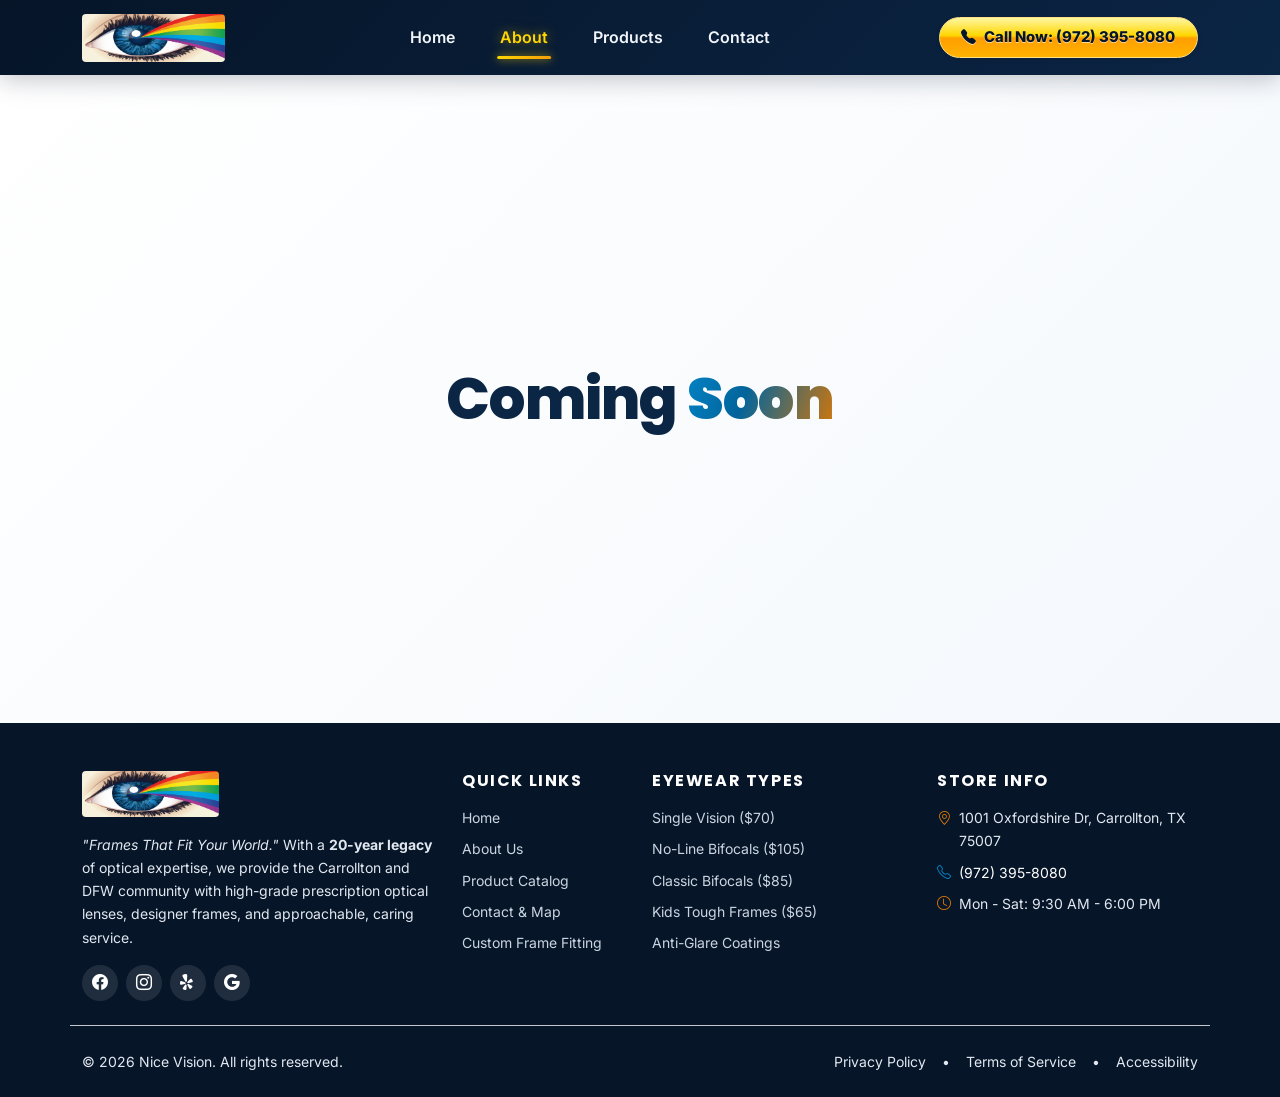
==== about.html @ 568fd635 "first commit" ====
<!DOCTYPE html>
<html lang="en">
<head>
  <meta charset="UTF-8">
  <meta name="viewport" content="width=device-width, initial-scale=1.0">
  <meta name="description" content="About Nice Vision - 20+ Years Legacy in Precision Eyecare. Discover our story, family optical heritage, and dedicated services in Carrollton, TX.">
  <meta name="keywords" content="About Nice Vision, 20 Years Legacy, Carrollton TX Opticians, Prescription Lenses, Family Eyecare">
  <title>About Us | Nice Vision - 20+ Years of Optical Legacy</title>

  <!-- Google Fonts -->
  <link rel="preconnect" href="https://fonts.googleapis.com">
  <link rel="preconnect" href="https://fonts.gstatic.com" crossorigin>
  <link href="https://fonts.googleapis.com/css2?family=Inter:wght@400;500;600&family=Poppins:wght@500;600;700;800&display=swap" rel="stylesheet">

  <!-- Bootstrap 5 CSS CDN -->
  <link href="https://cdn.jsdelivr.net/npm/bootstrap@5.3.3/dist/css/bootstrap.min.css" rel="stylesheet" integrity="sha384-QWTKZyjpPEjISv5WaRU9OFeRpok6YctnYmDr5pNlyT2bRjXh0JMhjY6hW+ALEwIH" crossorigin="anonymous">

  <!-- Bootstrap Icons CDN -->
  <link rel="stylesheet" href="https://cdn.jsdelivr.net/npm/bootstrap-icons@1.11.3/font/bootstrap-icons.min.css">

  <!-- Custom CSS -->
  <link rel="stylesheet" href="style.css?v=1.6">
</head>
<body>

  <!-- ================= HEADER & NAVBAR ================= -->
  <header class="sticky-top">
    <nav class="navbar navbar-expand-lg navbar-dark brand-navbar" aria-label="Main Navigation">
      <div class="container">
        <a class="navbar-brand d-flex align-items-center" href="index.html" aria-label="Nice Vision Home">
          <img src="assets/niceVision_logo.png" alt="Nice Vision Logo" class="brand-logo-img">
        </a>

        <button class="navbar-toggler border-0 shadow-none p-2" type="button" data-bs-toggle="collapse" data-bs-target="#navbarContent" aria-controls="navbarContent" aria-expanded="false" aria-label="Toggle navigation">
          <span class="navbar-toggler-icon"></span>
        </button>

        <div class="collapse navbar-collapse" id="navbarContent">
          <ul class="navbar-nav mx-auto mb-2 mb-lg-0 gap-lg-3">
            <li class="nav-item">
              <a class="nav-link" href="index.html">Home</a>
            </li>
            <li class="nav-item">
              <a class="nav-link active" aria-current="page" href="about.html">About</a>
            </li>
            <li class="nav-item">
              <a class="nav-link" href="products.html">Products</a>
            </li>
            <li class="nav-item">
              <a class="nav-link" href="contact.html">Contact</a>
            </li>
          </ul>
          
          <div class="d-flex align-items-center gap-2 mt-3 mt-lg-0">
            <a href="tel:9723958080" class="btn btn-call-cta d-inline-flex align-items-center gap-2 shadow-sm">
              <i class="bi bi-telephone-fill"></i>
              <span>Call Now: (972) 395-8080</span>
            </a>
          </div>
        </div>
      </div>
    </nav>
  </header>

  <main>
    <!-- ================= COMING SOON SECTION ================= -->
    <section class="py-5 d-flex align-items-center justify-content-center" style="min-height: 72vh; background: linear-gradient(135deg, #ffffff 0%, #f4f8fc 100%);">
      <div class="container py-lg-5 text-center">
        <h1 class="hero-title fw-extrabold mb-0">
          Coming <span class="text-gradient">Soon</span>
        </h1>
      </div>
    </section>

    <!-- ================= ABOUT PAGE CONTENT (Commented out full as requested) =================
    <section class="page-header-section text-center">
      <div class="container py-3">
        <div class="d-inline-flex align-items-center gap-2 px-3 py-1 rounded-pill bg-yellow-subtle text-navy border border-warning fw-semibold mb-3 small">
          <i class="bi bi-award-fill text-warning"></i>
          <span>Celebrating 20+ Years of Optical Legacy</span>
        </div>
        <h1 class="page-header-title display-5 fw-extrabold mb-3">About Nice Vision</h1>
        <p class="text-light-muted max-w-700 mx-auto mb-0 lead fs-6">
          Dedicated family opticians delivering handcrafted prescription lenses, stylish designer frames, and personalized optical care to Carrollton and the DFW area for over two decades.
        </p>
      </div>
    </section>

    <section class="py-5">
      <div class="container py-lg-4">
        <div class="row align-items-center g-5">
          
          <div class="col-lg-6">
            <div class="position-relative about-img-wrapper">
              <img 
                src="https://images.unsplash.com/photo-1574258495973-f010dfbb5371?auto=format&fit=crop&w=800&q=80" 
                alt="Optician performing precise eyeglasses frame fitting" 
                class="img-fluid rounded-4 shadow-lg w-100 object-fit-cover about-main-img"
              >
              <div class="about-experience-card shadow p-3 rounded-3 text-center">
                <span class="fs-2 fw-bold text-accent-sky">20+</span>
                <span class="d-block small text-navy fw-semibold">Years of Trusted Care</span>
              </div>
            </div>
          </div>

          <div class="col-lg-6">
            <span class="section-subtitle text-uppercase fw-semibold tracking-wider text-accent-sky mb-2 d-inline-block">
              Our Heritage & Vision
            </span>
            <h2 class="section-title text-navy fw-bold mb-3">
              Two Decades of Helping Carrollton See Clearly
            </h2>
            <p class="text-secondary-contrast mb-3">
              Founded over <strong>20 years ago</strong>, <strong>Nice Vision</strong> was built on a simple yet vital principle: <em>quality eyecare should be accurate, affordable, and personal</em>. 
            </p>
            <p class="text-secondary-contrast mb-3">
              Over the last two decades, our family-oriented optical practice has fitted thousands of pairs of eyeglasses for kids, students, professionals, and seniors. We combine master optical craftsmanship with high-precision optical measurement technology to ensure your prescription matches your natural eye movements seamlessly.
            </p>
            <p class="text-secondary-contrast mb-4">
              From classic reading glasses to high-index progressive bifocals, we take pride in treating every customer like family.
            </p>

            <div class="d-flex flex-wrap gap-3">
              <div class="d-flex align-items-center gap-2 p-2 px-3 rounded-3 bg-light border">
                <i class="bi bi-patch-check-fill text-accent-yellow fs-4"></i>
                <span class="fw-semibold text-navy small">Licensed & Certified Opticians</span>
              </div>
              <div class="d-flex align-items-center gap-2 p-2 px-3 rounded-3 bg-light border">
                <i class="bi bi-clock-history text-accent-sky fs-4"></i>
                <span class="fw-semibold text-navy small">Fast Turnaround Labs</span>
              </div>
            </div>
          </div>

        </div>
      </div>
    </section>

    <section class="py-5 bg-light-section">
      <div class="container py-lg-4">
        <div class="text-center max-w-700 mx-auto mb-5">
          <span class="section-subtitle text-uppercase fw-semibold tracking-wider text-accent-sky mb-2 d-inline-block">
            Why Choose Us
          </span>
          <h2 class="section-title text-navy fw-bold mb-3">
            The Nice Vision Difference
          </h2>
          <p class="text-secondary-contrast">
            What has kept our Carrollton community coming back for over 20 years.
          </p>
        </div>

        <div class="row g-4">
          <div class="col-md-6 col-lg-3">
            <div class="bg-white p-4 rounded-4 shadow-sm h-100 border-0">
              <div class="feature-icon-box bg-sky-subtle text-accent-sky rounded-circle mb-3">
                <i class="bi bi-person-check-fill fs-4"></i>
              </div>
              <h3 class="h5 fw-bold text-navy mb-2">Precision Fitting</h3>
              <p class="text-muted small mb-0">
                Pupillary distance, pantoscopic tilt, and vertex distance calibrated to millimeter perfection to eliminate eye strain.
              </p>
            </div>
          </div>

          <div class="col-md-6 col-lg-3">
            <div class="bg-white p-4 rounded-4 shadow-sm h-100 border-0">
              <div class="feature-icon-box bg-sky-subtle text-accent-sky rounded-circle mb-3">
                <i class="bi bi-gem fs-4"></i>
              </div>
              <h3 class="h5 fw-bold text-navy mb-2">Quality Materials</h3>
              <p class="text-muted small mb-0">
                Durable acetate, lightweight titanium, and shatter-resistant polycarbonate lenses made for active lifestyles.
              </p>
            </div>
          </div>

          <div class="col-md-6 col-lg-3">
            <div class="bg-white p-4 rounded-4 shadow-sm h-100 border-0">
              <div class="feature-icon-box bg-yellow-subtle text-accent-yellow rounded-circle mb-3">
                <i class="bi bi-tag-fill fs-4"></i>
              </div>
              <h3 class="h5 fw-bold text-navy mb-2">Fair & Honest Pricing</h3>
              <p class="text-muted small mb-0">
                Transparent pricing starting from $70 with complete frame and lens packages with zero hidden markup fees.
              </p>
            </div>
          </div>

          <div class="col-md-6 col-lg-3">
            <div class="bg-white p-4 rounded-4 shadow-sm h-100 border-0">
              <div class="feature-icon-box bg-yellow-subtle text-accent-yellow rounded-circle mb-3">
                <i class="bi bi-heart-pulse-fill fs-4"></i>
              </div>
              <h3 class="h5 fw-bold text-navy mb-2">Lifelong Care</h3>
              <p class="text-muted small mb-0">
                Complimentary frame adjustments, screw tightening, and ultrasonic cleanings for all our valued customers.
              </p>
            </div>
          </div>
        </div>
      </div>
    </section>

    <section class="py-5">
      <div class="container">
        <div class="row g-4">
          <div class="col-md-6">
            <div class="offer-card-badge h-100 d-flex align-items-center gap-3">
              <i class="bi bi-gift-fill fs-1 text-warning flex-shrink-0"></i>
              <div>
                <span class="badge bg-warning text-dark fw-bold mb-1">Featured Promo</span>
                <h3 class="h5 fw-bold text-navy mb-1">FREE Frames with Lenses!</h3>
                <p class="small text-secondary mb-2">Purchase selected prescription lenses and receive a stylish frame from our featured selection for free.</p>
                <a href="products.html" class="fw-bold text-navy small text-decoration-none">
                  Explore Lenses & Frames <i class="bi bi-arrow-right"></i>
                </a>
              </div>
            </div>
          </div>

          <div class="col-md-6">
            <div class="offer-card-badge h-100 d-flex align-items-center gap-3" style="background: linear-gradient(135deg, #ecfdf5 0%, #d1fae5 100%); border-color: #10b981; color: #065f46;">
              <i class="bi bi-percent fs-1 text-success flex-shrink-0"></i>
              <div>
                <span class="badge bg-success text-white fw-bold mb-1">Volume Savings</span>
                <h3 class="h5 fw-bold text-navy mb-1">10% OFF Orders Above $200!</h3>
                <p class="small text-secondary mb-2">Enjoy an instant 10% discount on total purchases of $200 USD or more on frames, progressives, and coatings.</p>
                <a href="products.html" class="fw-bold text-success small text-decoration-none">
                  View Product Deals <i class="bi bi-arrow-right"></i>
                </a>
              </div>
            </div>
          </div>
        </div>
      </div>
    </section>

    <section class="py-5 bg-navy text-white text-center">
      <div class="container py-lg-3">
        <h2 class="h2 fw-bold mb-3">Visit Nice Vision Today</h2>
        <p class="text-light-muted max-w-700 mx-auto mb-4">
          Experience our 20-year legacy of quality eyecare in person at our Carrollton store. Walk-ins are always welcome!
        </p>
        <div class="d-flex flex-wrap justify-content-center gap-3">
          <a href="products.html" class="btn btn-accent-yellow fw-bold px-4 py-2 text-navy">
            <i class="bi bi-glasses me-2"></i>Browse Products
          </a>
          <a href="contact.html" class="btn btn-outline-light px-4 py-2">
            <i class="bi bi-geo-alt me-2"></i>Store Location & Hours
          </a>
          <a href="tel:9723958080" class="btn btn-outline-light px-4 py-2">
            <i class="bi bi-telephone me-2"></i>(972) 395-8080
          </a>
        </div>
      </div>
    </section>
    -->
  </main>

  <!-- ================= FOOTER ================= -->
  <footer class="footer bg-navy text-white pt-5 pb-4">
    <div class="container">
      <div class="row g-4 pb-4 border-bottom border-secondary-subtle">
        
        <!-- Brand Summary -->
        <div class="col-lg-4 col-md-6">
          <div class="d-flex align-items-center mb-3">
            <img src="assets/niceVision_logo.png" alt="Nice Vision Logo" class="footer-logo-img">
          </div>
          <p class="text-light-muted small mb-3">
            <em>"Frames That Fit Your World."</em> With a <strong>20-year legacy</strong> of optical expertise, we provide the Carrollton and DFW community with high-grade prescription optical lenses, designer frames, and approachable, caring service.
          </p>
          <div class="d-flex gap-2">
            <a href="#" class="social-icon-btn" aria-label="Nice Vision on Facebook"><i class="bi bi-facebook"></i></a>
            <a href="#" class="social-icon-btn" aria-label="Nice Vision on Instagram"><i class="bi bi-instagram"></i></a>
            <a href="#" class="social-icon-btn" aria-label="Nice Vision on Yelp"><i class="bi bi-yelp"></i></a>
            <a href="#" class="social-icon-btn" aria-label="Nice Vision on Google Business"><i class="bi bi-google"></i></a>
          </div>
        </div>

        <!-- Quick Links -->
        <div class="col-lg-2 col-md-6 col-6">
          <h4 class="h6 fw-bold text-white mb-3 text-uppercase tracking-wider">Quick Links</h4>
          <ul class="list-unstyled footer-links small d-flex flex-column gap-2 mb-0">
            <li><a href="index.html">Home</a></li>
            <li><a href="about.html">About Us</a></li>
            <li><a href="products.html">Product Catalog</a></li>
            <li><a href="contact.html">Contact & Map</a></li>
            <li><a href="contact.html">Custom Frame Fitting</a></li>
          </ul>
        </div>

        <!-- Products -->
        <div class="col-lg-3 col-md-6 col-6">
          <h4 class="h6 fw-bold text-white mb-3 text-uppercase tracking-wider">Eyewear Types</h4>
          <ul class="list-unstyled footer-links small d-flex flex-column gap-2 mb-0">
            <li><a href="products.html">Single Vision ($70)</a></li>
            <li><a href="products.html">No-Line Bifocals ($105)</a></li>
            <li><a href="products.html">Classic Bifocals ($85)</a></li>
            <li><a href="products.html">Kids Tough Frames ($65)</a></li>
            <li><a href="products.html">Anti-Glare Coatings</a></li>
          </ul>
        </div>

        <!-- Direct Contact -->
        <div class="col-lg-3 col-md-6">
          <h4 class="h6 fw-bold text-white mb-3 text-uppercase tracking-wider">Store Info</h4>
          <ul class="list-unstyled text-light-muted small d-flex flex-column gap-2 mb-0">
            <li class="d-flex gap-2">
              <i class="bi bi-geo-alt text-accent-yellow"></i>
              <span>1001 Oxfordshire Dr, Carrollton, TX 75007</span>
            </li>
            <li class="d-flex gap-2">
              <i class="bi bi-telephone text-accent-sky"></i>
              <a href="tel:9723958080" class="text-white text-decoration-none">(972) 395-8080</a>
            </li>
            <li class="d-flex gap-2">
              <i class="bi bi-clock text-accent-yellow"></i>
              <span>Mon - Sat: 9:30 AM - 6:00 PM</span>
            </li>
          </ul>
        </div>

      </div>

      <!-- Copyright & Bottom Bar -->
      <div class="d-flex flex-column flex-sm-row justify-content-between align-items-center pt-4 small text-light-muted">
        <div>
          &copy; <span id="currentYear"></span> Nice Vision. All rights reserved.
        </div>
        <div class="d-flex gap-3 mt-2 mt-sm-0">
          <a href="#" class="text-light-muted text-decoration-none">Privacy Policy</a>
          <span>•</span>
          <a href="#" class="text-light-muted text-decoration-none">Terms of Service</a>
          <span>•</span>
          <a href="#" class="text-light-muted text-decoration-none">Accessibility</a>
        </div>
      </div>
    </div>
  </footer>

  <!-- Bootstrap 5 JS Bundle with Popper -->
  <script src="https://cdn.jsdelivr.net/npm/bootstrap@5.3.3/dist/js/bootstrap.bundle.min.js" integrity="sha384-YvpcrYf0tY3lHB60NNkmXc5s9fDVZLESaAA55NDzOxhy9GkcIdslK1eN7N6jIeHz" crossorigin="anonymous"></script>

  <!-- Custom JavaScript -->
  <script src="script.js"></script>
</body>
</html>
---- style.css ----
/* ==========================================================================
   Nice Vision - Brand Stylesheet
   Color Palette:
     - Navy Blue: #1a3a5c
     - Sky Blue Accent: #3a9bdc
     - Warm Yellow Accent: #f4c542
     - Off-White / Light Gray: #f8fafc / #f1f5f9
     - Body Text: #334155
   ========================================================================== */

:root {
  --color-navy: #0b2545;
  --color-navy-dark: #061528;
  --color-navy-light: #133b6b;
  --color-sky: #0284c7;
  --color-sky-vibrant: #0099ff;
  --color-sky-hover: #0369a1;
  --color-sky-subtle: #e0f2fe;
  --color-yellow: #f59e0b;
  --color-yellow-bright: #ffd600;
  --color-yellow-hover: #d97706;
  --color-yellow-subtle: #fef3c7;
  --color-bg-light: #f8fafc;
  --color-bg-alt: #f1f5f9;
  --color-text-main: #0f172a;
  --color-text-secondary: #1e293b;
  --color-text-muted: #334155;
  --color-border: #cbd5e1;
  
  --font-heading: 'Poppins', sans-serif;
  --font-body: 'Inter', -apple-system, BlinkMacSystemFont, "Segoe UI", Roboto, sans-serif;

  --transition-speed: 0.25s;
  --transition-ease: cubic-bezier(0.4, 0, 0.2, 1);
  --shadow-sm: 0 2px 8px rgba(11, 37, 69, 0.08);
  --shadow-md: 0 10px 25px rgba(11, 37, 69, 0.12);
  --shadow-lg: 0 20px 35px rgba(11, 37, 69, 0.16);
  --shadow-glow-yellow: 0 4px 20px rgba(245, 158, 11, 0.45);
  --shadow-glow-sky: 0 4px 20px rgba(2, 132, 199, 0.4);
}

/* Base & Reset */
html {
  scroll-behavior: smooth;
  scroll-padding-top: 80px;
  overflow-x: hidden;
}

body {
  font-family: var(--font-body);
  color: var(--color-text-main);
  background-color: #ffffff;
  line-height: 1.65;
  -webkit-font-smoothing: antialiased;
  overflow-x: hidden;
  max-width: 100%;
}

h1, h2, h3, h4, h5, h6, .brand-text {
  font-family: var(--font-heading);
  color: var(--color-navy);
  letter-spacing: -0.015em;
}

/* Utilities & Color Classes */
.text-navy { color: var(--color-navy) !important; }
.text-accent-sky { color: var(--color-sky) !important; }
.text-accent-yellow { color: #d97706 !important; }
.text-secondary-contrast { color: #1e293b !important; font-weight: 450; }
.text-light-muted { color: #e2e8f0 !important; }
.bg-navy { background-color: var(--color-navy) !important; }
.bg-light-section { background-color: var(--color-bg-light) !important; }
.bg-sky-subtle { background-color: var(--color-sky-subtle) !important; }
.bg-yellow-subtle { background-color: var(--color-yellow-subtle) !important; }
.tracking-wide { letter-spacing: 0.05em; }
.tracking-wider { letter-spacing: 0.1em; }
.extra-small { font-size: 0.8125rem; }
.max-w-700 { max-width: 700px; }
.not-italic { font-style: normal; }

/* ================= NAVBAR ================= */
.brand-navbar {
  background: linear-gradient(135deg, #061528 0%, #0b2545 100%);
  box-shadow: 0 4px 24px rgba(6, 21, 40, 0.25);
  padding-top: 0.85rem;
  padding-bottom: 0.85rem;
  transition: all var(--transition-speed) var(--transition-ease);
}

.brand-navbar .navbar-brand {
  display: flex;
  align-items: center;
  padding: 0;
  max-width: 70%;
  flex-shrink: 0;
  transition: transform var(--transition-speed) ease;
}

.brand-logo-img {
  height: 48px !important;
  max-height: 48px !important;
  width: auto !important;
  max-width: 220px !important;
  object-fit: contain;
  border-radius: 4px;
  display: block;
  transition: transform var(--transition-speed) ease;
}

.brand-navbar .navbar-brand:hover .brand-logo-img {
  transform: scale(1.03);
}

.footer-logo-img {
  height: 46px !important;
  max-height: 46px !important;
  width: auto !important;
  max-width: 200px !important;
  object-fit: contain;
  border-radius: 4px;
  display: block;
}

.brand-navbar .nav-link {
  color: #f1f5f9 !important;
  font-weight: 600;
  font-size: 0.95rem;
  padding: 0.5rem 0.9rem !important;
  position: relative;
  transition: color var(--transition-speed) ease;
}

.brand-navbar .nav-link:hover,
.brand-navbar .nav-link.active {
  color: var(--color-yellow-bright) !important;
  text-shadow: 0 0 12px rgba(255, 214, 0, 0.5);
}

.brand-navbar .nav-link::after {
  content: '';
  position: absolute;
  bottom: 0;
  left: 50%;
  transform: translateX(-50%);
  width: 0;
  height: 3px;
  background: linear-gradient(90deg, #ffd600, #f59e0b);
  border-radius: 2px;
  box-shadow: 0 0 8px rgba(255, 214, 0, 0.8);
  transition: width var(--transition-speed) ease;
}

.brand-navbar .nav-link:hover::after,
.brand-navbar .nav-link.active::after {
  width: 70%;
}

/* Call Button in Navbar */
.btn-call-cta {
  background: linear-gradient(180deg, #fff7a1 0%, #ffd600 45%, #ff9e00 52%, #ffb300 100%);
  color: #061528 !important;
  font-weight: 800;
  font-size: 0.925rem;
  padding: 0.55rem 1.35rem;
  border-radius: 50rem;
  border: 1px solid #ffe082;
  box-shadow: 0 4px 18px rgba(255, 160, 0, 0.45), 0 0 20px rgba(255, 214, 0, 0.35), inset 0 2px 2px rgba(255, 255, 255, 0.9), inset 0 -2px 2px rgba(200, 100, 0, 0.25);
  text-shadow: 0 1px 0 rgba(255, 255, 255, 0.6);
  transition: all var(--transition-speed) var(--transition-ease);
  position: relative;
  overflow: hidden;
}

.btn-call-cta:hover {
  background: linear-gradient(180deg, #ffffff 0%, #ffd600 45%, #ff9100 52%, #ffa000 100%);
  color: #061528 !important;
  transform: translateY(-2px) scale(1.02);
  box-shadow: 0 8px 25px rgba(255, 160, 0, 0.65), 0 0 30px rgba(255, 214, 0, 0.5), inset 0 2px 3px rgba(255, 255, 255, 1);
}

/* Custom Buttons */
.btn-primary-custom {
  background: linear-gradient(180deg, #1d65b3 0%, #0d3b6f 48%, #07274c 52%, #0a3566 100%);
  border: 1px solid rgba(56, 189, 248, 0.45);
  color: #ffffff !important;
  font-weight: 800;
  border-radius: 0.75rem;
  padding: 0.85rem 1.85rem;
  box-shadow: 0 6px 22px rgba(11, 37, 69, 0.45), 0 0 20px rgba(2, 132, 199, 0.3), inset 0 2px 2px rgba(255, 255, 255, 0.5), inset 0 -2px 2px rgba(0, 0, 0, 0.4);
  text-shadow: 0 1px 2px rgba(0, 0, 0, 0.6);
  transition: all var(--transition-speed) var(--transition-ease);
}

.btn-primary-custom:hover {
  background: linear-gradient(180deg, #2578d4 0%, #104887 48%, #0a3260 52%, #0e4480 100%);
  color: #ffffff !important;
  transform: translateY(-2px) scale(1.02);
  box-shadow: 0 10px 30px rgba(2, 132, 199, 0.5), 0 0 28px rgba(56, 189, 248, 0.4), inset 0 2px 3px rgba(255, 255, 255, 0.7);
}

.btn-outline-custom {
  background: linear-gradient(180deg, #ffffff 0%, #edf6fc 100%);
  border: 2px solid #0284c7;
  color: #0284c7 !important;
  font-weight: 800;
  border-radius: 0.75rem;
  padding: 0.8rem 1.85rem;
  box-shadow: 0 4px 16px rgba(2, 132, 199, 0.2), inset 0 1.5px 0 rgba(255, 255, 255, 0.95);
  transition: all var(--transition-speed) var(--transition-ease);
}

.btn-outline-custom:hover {
  background: linear-gradient(180deg, #0284c7 0%, #0369a1 100%);
  border-color: #0284c7;
  color: #ffffff !important;
  transform: translateY(-2px) scale(1.02);
  box-shadow: 0 8px 24px rgba(2, 132, 199, 0.45), inset 0 2px 2px rgba(255, 255, 255, 0.4);
}

/* "Learn More About Our 20-Year Story" Button */
.btn-story-blue {
  background: linear-gradient(180deg, #0284c7 0%, #0369a1 100%);
  border: 2px solid #0284c7;
  color: #ffffff !important;
  font-weight: 800;
  border-radius: 0.75rem;
  padding: 0.85rem 1.85rem;
  box-shadow: 0 6px 20px rgba(2, 132, 199, 0.4), inset 0 1.5px 0 rgba(255, 255, 255, 0.4);
  transition: all var(--transition-speed) var(--transition-ease);
  display: inline-flex;
  align-items: center;
  text-decoration: none;
}

.btn-story-blue:hover,
.btn-story-blue:focus,
.btn-story-blue:active {
  background: #ffffff !important;
  color: #0284c7 !important;
  border-color: #0284c7 !important;
  transform: translateY(-2px) scale(1.02);
  box-shadow: 0 8px 25px rgba(2, 132, 199, 0.35);
}

.btn-story-blue:hover i,
.btn-story-blue:focus i,
.btn-story-blue:active i {
  color: #0284c7 !important;
}

.btn-accent-yellow {
  background: linear-gradient(180deg, #fff7a1 0%, #ffd600 45%, #ff9e00 52%, #ffb300 100%);
  color: #061528 !important;
  font-weight: 800;
  border: 1px solid #ffe082;
  border-radius: 0.75rem;
  padding: 0.65rem 1.5rem;
  box-shadow: 0 4px 20px rgba(255, 160, 0, 0.5), 0 0 25px rgba(255, 214, 0, 0.4), inset 0 2px 2px rgba(255, 255, 255, 0.9), inset 0 -2px 2px rgba(200, 100, 0, 0.25);
  text-shadow: 0 1px 0 rgba(255, 255, 255, 0.6);
  transition: all var(--transition-speed) ease;
}

.btn-accent-yellow:hover {
  background: linear-gradient(180deg, #ffffff 0%, #ffd600 45%, #ff9100 52%, #ffa000 100%);
  color: #061528 !important;
  transform: translateY(-2px) scale(1.02);
  box-shadow: 0 8px 28px rgba(255, 160, 0, 0.7), 0 0 35px rgba(255, 214, 0, 0.6), inset 0 2px 3px rgba(255, 255, 255, 1);
}

/* ================= HERO SECTION ================= */
.hero-section {
  background: linear-gradient(135deg, #ffffff 0%, #edf6fc 50%, #fefce8 100%);
  min-height: 85vh;
  position: relative;
  overflow: hidden;
}

.badge-subheading {
  background-color: var(--color-sky-subtle);
  color: var(--color-navy);
  font-weight: 700;
  font-size: 0.825rem;
  border: 1.5px solid rgba(2, 132, 199, 0.3);
  border-radius: 50rem;
  box-shadow: 0 2px 8px rgba(2, 132, 199, 0.15);
}

.hero-title {
  font-size: clamp(2.4rem, 4.5vw, 3.6rem);
  font-weight: 800;
  line-height: 1.15;
  color: #0b2545;
}

.text-gradient {
  background: linear-gradient(110deg, #0284c7 0%, #02649b 40%, #d97706 100%);
  -webkit-background-clip: text;
  -webkit-text-fill-color: transparent;
  font-weight: 900;
}

.hero-subtitle {
  font-size: 1.15rem;
  color: #1e293b;
  line-height: 1.7;
  max-width: 540px;
}

.hero-image-container {
  position: relative;
  z-index: 1;
}

.hero-image-card {
  position: relative;
  border-radius: 1.5rem;
  overflow: hidden;
  border: 4px solid #ffffff;
  box-shadow: var(--shadow-lg);
  transition: transform var(--transition-speed) ease;
}

.hero-image-card:hover {
  transform: translateY(-4px);
}

.main-hero-img {
  max-height: 480px;
  width: 100%;
  object-fit: cover;
}

.hero-floating-badge {
  position: absolute;
  bottom: 20px;
  left: 20px;
  background: rgba(255, 255, 255, 0.95);
  backdrop-filter: blur(10px);
  padding: 0.75rem 1.25rem;
  border-radius: 1rem;
  display: flex;
  align-items: center;
  gap: 0.75rem;
  border: 1px solid rgba(226, 232, 240, 0.8);
}

.hero-backdrop-shape {
  position: absolute;
  top: -20px;
  right: -20px;
  width: 100%;
  height: 100%;
  background: linear-gradient(135deg, rgba(58, 155, 220, 0.15) 0%, rgba(244, 197, 66, 0.12) 100%);
  border-radius: 1.75rem;
  z-index: -1;
}

/* ================= ABOUT SECTION ================= */
.about-section {
  position: relative;
}

.about-img-wrapper {
  position: relative;
}

.about-main-img {
  max-height: 440px;
  border: 4px solid #ffffff;
}

.about-experience-card {
  position: absolute;
  bottom: -20px;
  right: 20px;
  background-color: #ffffff;
  border-left: 5px solid var(--color-sky);
  min-width: 150px;
}

.section-subtitle {
  font-size: 0.85rem;
}

.section-title {
  font-size: clamp(1.8rem, 3vw, 2.4rem);
}

.feature-card {
  transition: transform var(--transition-speed) ease, box-shadow var(--transition-speed) ease;
  border: 1px solid var(--color-border);
}

.feature-card:hover {
  transform: translateY(-3px);
  box-shadow: var(--shadow-md) !important;
}

.feature-icon-box {
  width: 44px;
  height: 44px;
  display: flex;
  align-items: center;
  justify-content: center;
  flex-shrink: 0;
}

/* ================= PRODUCTS SECTION & STARBURST BADGES ================= */
.products-section {
  background-color: #ffffff;
}

.product-card {
  border: 1px solid var(--color-border);
  transition: transform var(--transition-speed) ease, box-shadow var(--transition-speed) ease, border-color var(--transition-speed) ease;
  background-color: #ffffff;
}

.product-card:hover {
  transform: translateY(-6px);
  box-shadow: var(--shadow-lg) !important;
  border-color: rgba(58, 155, 220, 0.4);
}

.product-card.highlight-product {
  border: 2px solid var(--color-sky);
}

.product-img-wrapper {
  position: relative;
  background-color: #f8fafc;
  padding: 1.5rem 1rem;
  overflow: hidden;
}

.product-img {
  height: 180px;
  object-fit: cover;
  border-radius: 0.75rem;
  transition: transform 0.4s ease;
}

.product-card:hover .product-img {
  transform: scale(1.04);
}

.product-tag {
  position: absolute;
  top: 12px;
  left: 12px;
  background-color: var(--color-navy);
  color: #ffffff;
  font-size: 0.75rem;
  font-weight: 600;
  padding: 0.25rem 0.65rem;
  border-radius: 50rem;
}

.product-tag.tag-best {
  background-color: var(--color-sky);
}

/* Authentic Flyer Starburst Price Badge */
.starburst-badge {
  position: absolute;
  top: 10px;
  right: 10px;
  z-index: 10;
  width: 66px;
  height: 66px;
  background: linear-gradient(135deg, #fff275 0%, #ffd600 45%, #f59e0b 100%);
  color: #061528;
  display: flex;
  align-items: center;
  justify-content: center;
  text-align: center;
  box-shadow: 0 4px 16px rgba(245, 158, 11, 0.5), inset 0 1px 0 rgba(255, 255, 255, 0.8);
  clip-path: polygon(
    50% 0%, 63% 12%, 80% 6%, 86% 22%, 100% 28%, 95% 45%,
    100% 62%, 87% 70%, 82% 87%, 66% 85%, 52% 99%, 36% 87%,
    20% 90%, 15% 73%, 1% 64%, 8% 47%, 1% 32%, 16% 23%,
    18% 7%, 35% 11%
  );
  transform: rotate(-8deg);
  transition: transform var(--transition-speed) ease, box-shadow var(--transition-speed) ease;
}

.product-card:hover .starburst-badge {
  transform: rotate(0deg) scale(1.1);
  box-shadow: 0 6px 22px rgba(245, 158, 11, 0.7);
}

.starburst-highlight {
  background: linear-gradient(135deg, #ffffff 0%, #ffe600 50%, #f59e0b 100%);
  box-shadow: 0 6px 20px rgba(245, 158, 11, 0.6);
}

.starburst-inner {
  display: flex;
  flex-direction: column;
  line-height: 1;
}

.badge-from {
  font-size: 0.55rem;
  font-weight: 900;
  letter-spacing: 0.08em;
  color: #78350f;
}

.badge-price {
  font-size: 1.1rem;
  font-weight: 900;
  font-family: var(--font-heading);
  color: #061528;
}

.btn-card-action {
  background: linear-gradient(180deg, #ffffff 0%, #f0f7ff 100%);
  color: #0b2545;
  border: 1.5px solid #0284c7;
  padding: 0.6rem 1rem;
  border-radius: 0.65rem;
  font-size: 0.9rem;
  font-weight: 800;
  box-shadow: 0 2px 8px rgba(2, 132, 199, 0.15), inset 0 1px 0 #ffffff;
  transition: all var(--transition-speed) ease;
}

.btn-card-action:hover {
  background: linear-gradient(180deg, #0284c7 0%, #0369a1 100%);
  color: #ffffff;
  border-color: #0284c7;
  transform: translateY(-2px);
  box-shadow: 0 6px 18px rgba(2, 132, 199, 0.45);
}

/* Promotional Banner */
.special-promo-banner {
  background: linear-gradient(135deg, var(--color-navy) 0%, var(--color-navy-light) 100%);
  border-left: 6px solid var(--color-yellow);
}

.promo-icon-badge {
  width: 52px;
  height: 52px;
  border-radius: 50%;
  background-color: rgba(255, 255, 255, 0.1);
  display: flex;
  align-items: center;
  justify-content: center;
  flex-shrink: 0;
}

/* ================= CONTACT & MAP SECTION ================= */
.contact-icon {
  width: 46px;
  height: 46px;
  display: flex;
  align-items: center;
  justify-content: center;
  flex-shrink: 0;
}

.map-wrapper {
  min-height: 320px;
  background-color: #e2e8f0;
  border: 1px solid var(--color-border);
}

.form-control:focus,
.form-select:focus {
  border-color: var(--color-sky);
  box-shadow: 0 0 0 0.25rem rgba(58, 155, 220, 0.2);
}

/* ================= FOOTER ================= */
.footer {
  background-color: var(--color-navy-dark) !important;
}

.footer-links a {
  color: #cbd5e1;
  text-decoration: none;
  transition: color var(--transition-speed) ease, padding-left var(--transition-speed) ease;
}

.footer-links a:hover {
  color: var(--color-yellow);
  padding-left: 4px;
}

.social-icon-btn {
  display: inline-flex;
  align-items: center;
  justify-content: center;
  width: 36px;
  height: 36px;
  border-radius: 50%;
  background-color: rgba(255, 255, 255, 0.1);
  color: #ffffff;
  text-decoration: none;
  transition: all var(--transition-speed) ease;
}

.social-icon-btn:hover {
  background-color: var(--color-sky);
  color: #ffffff;
  transform: translateY(-2px);
}

/* ================= RESPONSIVE BREAKPOINTS ================= */
/* Mobile & Tablet Navigation (<992px) */
@media (max-width: 991.98px) {
  .brand-navbar .container {
    position: relative;
    display: flex;
    align-items: center;
  }

  .brand-navbar .navbar-brand {
    position: absolute;
    left: 50%;
    top: 50%;
    transform: translate(-50%, -50%);
    margin: 0;
    max-width: calc(100% - 110px);
    justify-content: center;
    text-align: center;
    z-index: 5;
  }

  .brand-navbar .navbar-toggler {
    margin-left: auto;
    z-index: 10;
  }

  .brand-navbar .navbar-collapse {
    width: 100%;
    flex-basis: 100%;
    margin-top: 0.75rem;
  }
}

/* Mobile (<576px) */
@media (max-width: 575.98px) {
  .brand-navbar {
    padding-top: 0.55rem;
    padding-bottom: 0.55rem;
  }

  .brand-navbar .container {
    min-height: 42px;
  }

  .brand-logo-img {
    height: 38px !important;
    max-height: 38px !important;
    width: auto !important;
    max-width: 170px !important;
    object-fit: contain;
    display: block;
    margin: 0 auto;
  }

  .footer-logo-img {
    height: 38px !important;
    max-height: 38px !important;
    width: auto !important;
    max-width: 170px !important;
    object-fit: contain;
    display: block;
  }

  .hero-title {
    font-size: 2.1rem;
  }
  
  .hero-subtitle {
    font-size: 1rem;
  }
  
  .hero-floating-badge {
    bottom: 12px;
    left: 12px;
    padding: 0.5rem 0.85rem;
  }
  
  .about-experience-card {
    position: static;
    margin-top: 1rem;
    width: 100%;
  }

  .btn-call-cta {
    width: 100%;
    justify-content: center;
  }
}

/* Extra Small Mobile (<380px) */
@media (max-width: 379.98px) {
  .brand-navbar {
    padding-top: 0.45rem;
    padding-bottom: 0.45rem;
  }

  .brand-navbar .container {
    min-height: 36px;
  }

  .brand-navbar .navbar-brand {
    max-width: calc(100% - 90px);
  }

  .brand-logo-img {
    height: 30px !important;
    max-height: 30px !important;
    width: auto !important;
    max-width: 135px !important;
  }

  .footer-logo-img {
    height: 30px !important;
    max-height: 30px !important;
    width: auto !important;
    max-width: 135px !important;
  }
}

/* Tablet (576px - 991.98px) */
@media (min-width: 576px) and (max-width: 991.98px) {
  .hero-title {
    font-size: 2.6rem;
  }
  
  .main-hero-img {
    max-height: 380px;
  }
  
  .about-main-img {
    max-height: 340px;
  }
}

/* Desktop (>992px) */
@media (min-width: 992px) {
  .hero-section {
    padding-top: 5rem;
    padding-bottom: 5rem;
  }
  
  .brand-navbar .nav-link {
    font-size: 1rem;
  }
}

/* ================= PAGE HEADER & SPECIAL PROMOS ================= */
.page-header-section {
  background: linear-gradient(135deg, #061528 0%, #0b2545 60%, #133b6b 100%);
  color: #ffffff;
  padding: 3.8rem 0 3.2rem 0;
  position: relative;
  box-shadow: 0 6px 25px rgba(6, 21, 40, 0.2);
}

.page-header-title {
  color: #ffffff;
  font-family: var(--font-heading);
  font-weight: 800;
  text-shadow: 0 2px 10px rgba(0, 0, 0, 0.3);
}

.hero-offer-pill {
  background: linear-gradient(135deg, #fffbeb 0%, #fef08a 60%, #fde047 100%);
  border: 2px solid #f59e0b;
  color: #78350f;
  font-size: 0.9rem;
  font-weight: 700;
  padding: 0.5rem 1.3rem;
  border-radius: 50rem;
  display: inline-flex;
  align-items: center;
  gap: 0.5rem;
  box-shadow: 0 4px 18px rgba(245, 158, 11, 0.4), inset 0 1px 0 rgba(255, 255, 255, 0.8);
  transition: transform 0.2s ease, box-shadow 0.2s ease;
}

.hero-offer-pill:hover {
  transform: translateY(-2px);
  box-shadow: 0 6px 24px rgba(245, 158, 11, 0.55);
}

.offer-card-badge {
  background: linear-gradient(135deg, #fffbeb 0%, #fef3c7 60%, #fde68a 100%);
  border: 2px solid #f59e0b;
  border-radius: 1.25rem;
  padding: 1.6rem;
  color: #78350f;
  box-shadow: 0 6px 20px rgba(245, 158, 11, 0.2);
}

.promo-pill-green {
  background: linear-gradient(135deg, #10b981 0%, #059669 100%);
  color: #ffffff;
  font-weight: 800;
  font-size: 0.825rem;
  padding: 0.4rem 0.95rem;
  border-radius: 50rem;
  box-shadow: 0 4px 14px rgba(16, 185, 129, 0.4);
  letter-spacing: 0.03em;
}

.legacy-badge {
  background: linear-gradient(135deg, #0b2545 0%, #164275 100%);
  color: #ffffff;
  border: 2px solid #ffd600;
  box-shadow: 0 4px 16px rgba(255, 214, 0, 0.35);
}
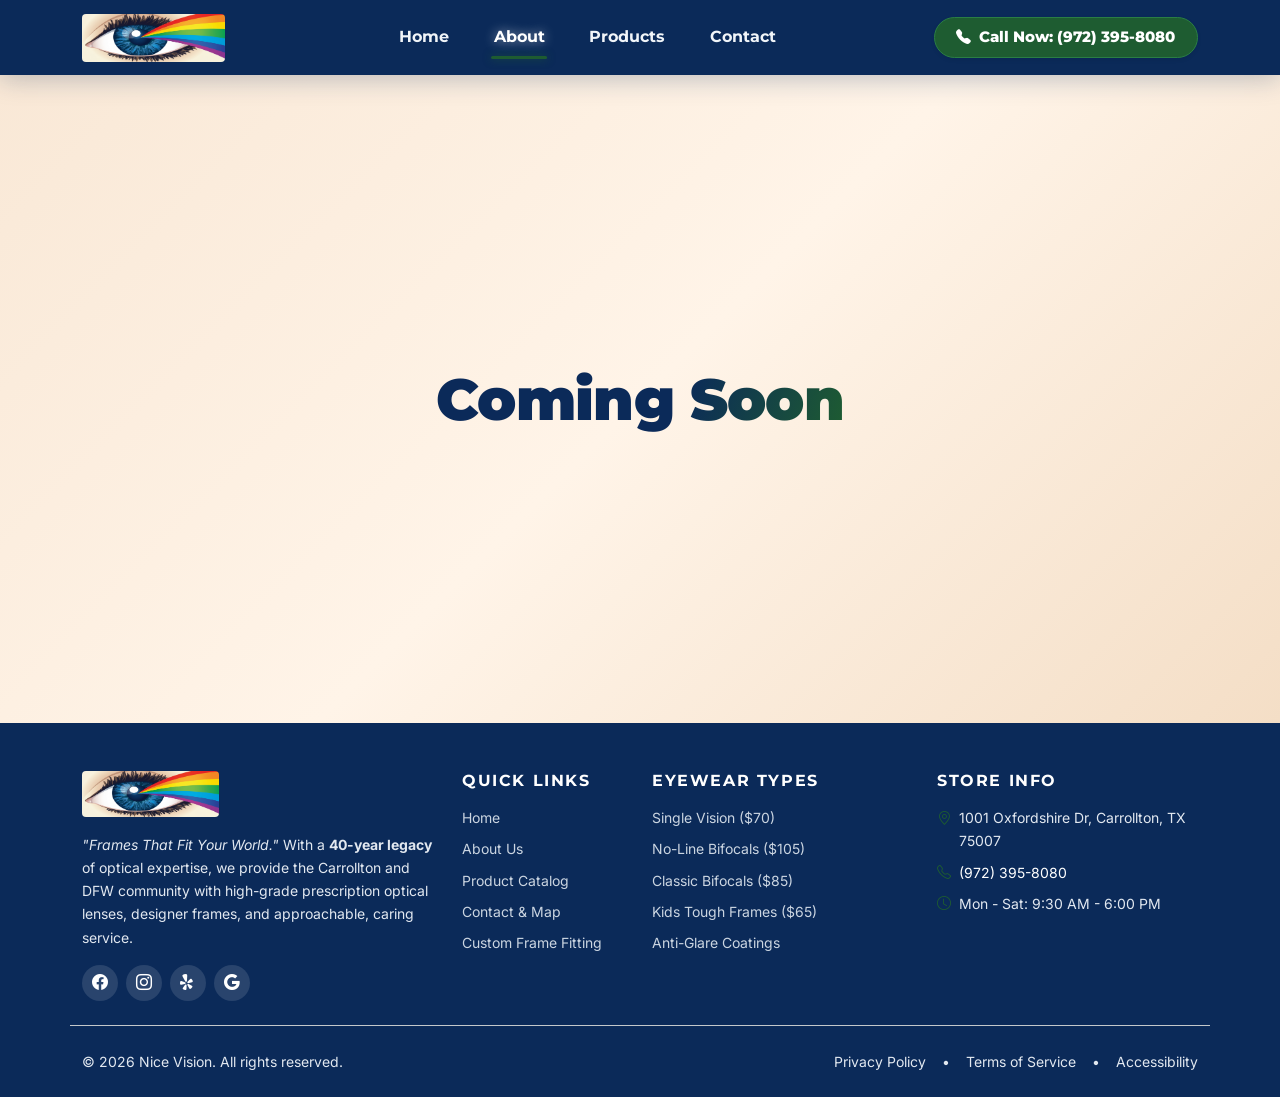
==== commit f240a1e3: "color-theme-changed" ====
--- a/about.html
+++ b/about.html
@@ -3,14 +3,14 @@
 <head>
   <meta charset="UTF-8">
   <meta name="viewport" content="width=device-width, initial-scale=1.0">
-  <meta name="description" content="About Nice Vision - 20+ Years Legacy in Precision Eyecare. Discover our story, family optical heritage, and dedicated services in Carrollton, TX.">
-  <meta name="keywords" content="About Nice Vision, 20 Years Legacy, Carrollton TX Opticians, Prescription Lenses, Family Eyecare">
-  <title>About Us | Nice Vision - 20+ Years of Optical Legacy</title>
+  <meta name="description" content="About Nice Vision - 40+ Years Legacy in Precision Eyecare. Discover our story, family optical heritage, and dedicated services in Carrollton, TX.">
+  <meta name="keywords" content="About Nice Vision, 40 Years Legacy, Carrollton TX Opticians, Prescription Lenses, Family Eyecare">
+  <title>About Us | Nice Vision - 40+ Years of Optical Legacy</title>
 
   <!-- Google Fonts -->
   <link rel="preconnect" href="https://fonts.googleapis.com">
   <link rel="preconnect" href="https://fonts.gstatic.com" crossorigin>
-  <link href="https://fonts.googleapis.com/css2?family=Inter:wght@400;500;600&family=Poppins:wght@500;600;700;800&display=swap" rel="stylesheet">
+  <link href="https://fonts.googleapis.com/css2?family=Inter:wght@400;500;600;700&family=Montserrat:wght@600;700;800;900&display=swap" rel="stylesheet">
 
   <!-- Bootstrap 5 CSS CDN -->
   <link href="https://cdn.jsdelivr.net/npm/bootstrap@5.3.3/dist/css/bootstrap.min.css" rel="stylesheet" integrity="sha384-QWTKZyjpPEjISv5WaRU9OFeRpok6YctnYmDr5pNlyT2bRjXh0JMhjY6hW+ALEwIH" crossorigin="anonymous">
@@ -64,7 +64,7 @@
 
   <main>
     <!-- ================= COMING SOON SECTION ================= -->
-    <section class="py-5 d-flex align-items-center justify-content-center" style="min-height: 72vh; background: linear-gradient(135deg, #ffffff 0%, #f4f8fc 100%);">
+    <section class="hero-section py-5 d-flex align-items-center justify-content-center" style="min-height: 72vh;">
       <div class="container py-lg-5 text-center">
         <h1 class="hero-title fw-extrabold mb-0">
           Coming <span class="text-gradient">Soon</span>
@@ -77,11 +77,11 @@
       <div class="container py-3">
         <div class="d-inline-flex align-items-center gap-2 px-3 py-1 rounded-pill bg-yellow-subtle text-navy border border-warning fw-semibold mb-3 small">
           <i class="bi bi-award-fill text-warning"></i>
-          <span>Celebrating 20+ Years of Optical Legacy</span>
+          <span>Celebrating 40+ Years of Optical Legacy</span>
         </div>
         <h1 class="page-header-title display-5 fw-extrabold mb-3">About Nice Vision</h1>
         <p class="text-light-muted max-w-700 mx-auto mb-0 lead fs-6">
-          Dedicated family opticians delivering handcrafted prescription lenses, stylish designer frames, and personalized optical care to Carrollton and the DFW area for over two decades.
+          Dedicated family opticians delivering handcrafted prescription lenses, stylish designer frames, and personalized optical care to Carrollton and the DFW area for over four decades.
         </p>
       </div>
     </section>
@@ -98,7 +98,7 @@
                 class="img-fluid rounded-4 shadow-lg w-100 object-fit-cover about-main-img"
               >
               <div class="about-experience-card shadow p-3 rounded-3 text-center">
-                <span class="fs-2 fw-bold text-accent-sky">20+</span>
+                <span class="fs-2 fw-bold text-accent-sky">40+</span>
                 <span class="d-block small text-navy fw-semibold">Years of Trusted Care</span>
               </div>
             </div>
@@ -109,13 +109,13 @@
               Our Heritage & Vision
             </span>
             <h2 class="section-title text-navy fw-bold mb-3">
-              Two Decades of Helping Carrollton See Clearly
+              Four Decades of Helping Carrollton See Clearly
             </h2>
             <p class="text-secondary-contrast mb-3">
-              Founded over <strong>20 years ago</strong>, <strong>Nice Vision</strong> was built on a simple yet vital principle: <em>quality eyecare should be accurate, affordable, and personal</em>. 
+              Founded over <strong>40 years ago</strong>, <strong>Nice Vision</strong> was built on a simple yet vital principle: <em>quality eyecare should be accurate, affordable, and personal</em>. 
             </p>
             <p class="text-secondary-contrast mb-3">
-              Over the last two decades, our family-oriented optical practice has fitted thousands of pairs of eyeglasses for kids, students, professionals, and seniors. We combine master optical craftsmanship with high-precision optical measurement technology to ensure your prescription matches your natural eye movements seamlessly.
+              Over the last four decades, our family-oriented optical practice has fitted thousands of pairs of eyeglasses for kids, students, professionals, and seniors. We combine master optical craftsmanship with high-precision optical measurement technology to ensure your prescription matches your natural eye movements seamlessly.
             </p>
             <p class="text-secondary-contrast mb-4">
               From classic reading glasses to high-index progressive bifocals, we take pride in treating every customer like family.
@@ -147,7 +147,7 @@
             The Nice Vision Difference
           </h2>
           <p class="text-secondary-contrast">
-            What has kept our Carrollton community coming back for over 20 years.
+            What has kept our Carrollton community coming back for over 40 years.
           </p>
         </div>
 
@@ -241,7 +241,7 @@
       <div class="container py-lg-3">
         <h2 class="h2 fw-bold mb-3">Visit Nice Vision Today</h2>
         <p class="text-light-muted max-w-700 mx-auto mb-4">
-          Experience our 20-year legacy of quality eyecare in person at our Carrollton store. Walk-ins are always welcome!
+          Experience our 40-year legacy of quality eyecare in person at our Carrollton store. Walk-ins are always welcome!
         </p>
         <div class="d-flex flex-wrap justify-content-center gap-3">
           <a href="products.html" class="btn btn-accent-yellow fw-bold px-4 py-2 text-navy">
@@ -270,7 +270,7 @@
             <img src="assets/niceVision_logo.png" alt="Nice Vision Logo" class="footer-logo-img">
           </div>
           <p class="text-light-muted small mb-3">
-            <em>"Frames That Fit Your World."</em> With a <strong>20-year legacy</strong> of optical expertise, we provide the Carrollton and DFW community with high-grade prescription optical lenses, designer frames, and approachable, caring service.
+            <em>"Frames That Fit Your World."</em> With a <strong>40-year legacy</strong> of optical expertise, we provide the Carrollton and DFW community with high-grade prescription optical lenses, designer frames, and approachable, caring service.
           </p>
           <div class="d-flex gap-2">
             <a href="#" class="social-icon-btn" aria-label="Nice Vision on Facebook"><i class="bi bi-facebook"></i></a>
--- a/style.css
+++ b/style.css
@@ -1,42 +1,56 @@
 /* ==========================================================================
    Nice Vision - Brand Stylesheet
    Color Palette:
-     - Navy Blue: #1a3a5c
-     - Sky Blue Accent: #3a9bdc
-     - Warm Yellow Accent: #f4c542
-     - Off-White / Light Gray: #f8fafc / #f1f5f9
-     - Body Text: #334155
+     - Main Background: #F9E8D6 (Warm peach/cream)
+     - Main Headings / Logo Text: #0B2A59 (Deep Navy Blue)
+     - Subheadings / Accents: #1E5C31 (Dark Green)
+     - Body Text / General: #333333 (Dark Grey)
+     - Primary Button: #0B2A59 (Deep Navy Blue) / #FFFFFF (Pure White)
+     - Footer Background: #0B2A59 (Deep Navy Blue)
+     - Footer Text / Icons: #FFFFFF (White) & #1E5C31 (Green)
+     - Heading Font: Montserrat (Bold / Heavy Sans-Serif)
+     - Body Font: Inter, sans-serif
    ========================================================================== */
 
 :root {
-  --color-navy: #0b2545;
-  --color-navy-dark: #061528;
-  --color-navy-light: #133b6b;
-  --color-sky: #0284c7;
-  --color-sky-vibrant: #0099ff;
-  --color-sky-hover: #0369a1;
-  --color-sky-subtle: #e0f2fe;
-  --color-yellow: #f59e0b;
-  --color-yellow-bright: #ffd600;
-  --color-yellow-hover: #d97706;
-  --color-yellow-subtle: #fef3c7;
-  --color-bg-light: #f8fafc;
-  --color-bg-alt: #f1f5f9;
-  --color-text-main: #0f172a;
-  --color-text-secondary: #1e293b;
-  --color-text-muted: #334155;
-  --color-border: #cbd5e1;
-  
-  --font-heading: 'Poppins', sans-serif;
+  /* User-Specified Palette & Variables */
+  --color-bg-main: #F9E8D6;
+  --color-bg-subtle: #FAF0E4;
+  --color-bg-card: #FFFFFF;
+  
+  --color-navy: #0B2A59;
+  --color-navy-dark: #071C3C;
+  --color-navy-light: #133D7A;
+  
+  --color-green: #1E5C31;
+  --color-green-light: #2A7E44;
+  --color-green-subtle: #E8F3EB;
+  
+  --color-text-main: #0B2A59;
+  --color-text-body: #333333;
+  --color-text-subheading: #1E5C31;
+  --color-text-muted: #555555;
+  
+  --color-btn-bg: #0B2A59;
+  --color-btn-text: #FFFFFF;
+  
+  --color-footer-bg: #0B2A59;
+  --color-footer-text: #FFFFFF;
+  --color-footer-accent: #1E5C31;
+  
+  --color-border: rgba(11, 42, 89, 0.14);
+  --color-border-green: rgba(30, 92, 49, 0.25);
+  
+  --font-heading: 'Montserrat', -apple-system, BlinkMacSystemFont, "Segoe UI", Roboto, sans-serif;
   --font-body: 'Inter', -apple-system, BlinkMacSystemFont, "Segoe UI", Roboto, sans-serif;
 
   --transition-speed: 0.25s;
   --transition-ease: cubic-bezier(0.4, 0, 0.2, 1);
-  --shadow-sm: 0 2px 8px rgba(11, 37, 69, 0.08);
-  --shadow-md: 0 10px 25px rgba(11, 37, 69, 0.12);
-  --shadow-lg: 0 20px 35px rgba(11, 37, 69, 0.16);
-  --shadow-glow-yellow: 0 4px 20px rgba(245, 158, 11, 0.45);
-  --shadow-glow-sky: 0 4px 20px rgba(2, 132, 199, 0.4);
+  --shadow-sm: 0 2px 8px rgba(11, 42, 89, 0.08);
+  --shadow-md: 0 10px 25px rgba(11, 42, 89, 0.12);
+  --shadow-lg: 0 20px 35px rgba(11, 42, 89, 0.16);
+  --shadow-glow-navy: 0 4px 20px rgba(11, 42, 89, 0.35);
+  --shadow-glow-green: 0 4px 20px rgba(30, 92, 49, 0.35);
 }
 
 /* Base & Reset */
@@ -48,30 +62,34 @@
 
 body {
   font-family: var(--font-body);
-  color: var(--color-text-main);
-  background-color: #ffffff;
+  color: var(--color-text-body);
+  background-color: var(--color-bg-main);
   line-height: 1.65;
   -webkit-font-smoothing: antialiased;
   overflow-x: hidden;
   max-width: 100%;
 }
 
+/* Headings */
 h1, h2, h3, h4, h5, h6, .brand-text {
   font-family: var(--font-heading);
   color: var(--color-navy);
+  font-weight: 800;
   letter-spacing: -0.015em;
 }
 
 /* Utilities & Color Classes */
 .text-navy { color: var(--color-navy) !important; }
-.text-accent-sky { color: var(--color-sky) !important; }
-.text-accent-yellow { color: #d97706 !important; }
-.text-secondary-contrast { color: #1e293b !important; font-weight: 450; }
-.text-light-muted { color: #e2e8f0 !important; }
+.text-accent-green,
+.text-accent-sky,
+.text-accent-yellow { color: var(--color-green) !important; }
+.text-secondary-contrast { color: var(--color-text-body) !important; font-weight: 450; }
+.text-light-muted { color: #E2E8F0 !important; }
 .bg-navy { background-color: var(--color-navy) !important; }
-.bg-light-section { background-color: var(--color-bg-light) !important; }
-.bg-sky-subtle { background-color: var(--color-sky-subtle) !important; }
-.bg-yellow-subtle { background-color: var(--color-yellow-subtle) !important; }
+.bg-light-section { background-color: var(--color-bg-main) !important; }
+.bg-green-subtle,
+.bg-sky-subtle,
+.bg-yellow-subtle { background-color: var(--color-green-subtle) !important; color: var(--color-green) !important; }
 .tracking-wide { letter-spacing: 0.05em; }
 .tracking-wider { letter-spacing: 0.1em; }
 .extra-small { font-size: 0.8125rem; }
@@ -80,8 +98,8 @@
 
 /* ================= NAVBAR ================= */
 .brand-navbar {
-  background: linear-gradient(135deg, #061528 0%, #0b2545 100%);
-  box-shadow: 0 4px 24px rgba(6, 21, 40, 0.25);
+  background: var(--color-navy);
+  box-shadow: 0 4px 24px rgba(11, 42, 89, 0.25);
   padding-top: 0.85rem;
   padding-bottom: 0.85rem;
   transition: all var(--transition-speed) var(--transition-ease);
@@ -122,8 +140,9 @@
 }
 
 .brand-navbar .nav-link {
-  color: #f1f5f9 !important;
-  font-weight: 600;
+  color: #F1F5F9 !important;
+  font-family: var(--font-heading);
+  font-weight: 700;
   font-size: 0.95rem;
   padding: 0.5rem 0.9rem !important;
   position: relative;
@@ -132,8 +151,8 @@
 
 .brand-navbar .nav-link:hover,
 .brand-navbar .nav-link.active {
-  color: var(--color-yellow-bright) !important;
-  text-shadow: 0 0 12px rgba(255, 214, 0, 0.5);
+  color: #FFFFFF !important;
+  text-shadow: 0 0 12px rgba(255, 255, 255, 0.6);
 }
 
 .brand-navbar .nav-link::after {
@@ -144,9 +163,9 @@
   transform: translateX(-50%);
   width: 0;
   height: 3px;
-  background: linear-gradient(90deg, #ffd600, #f59e0b);
+  background: var(--color-green);
   border-radius: 2px;
-  box-shadow: 0 0 8px rgba(255, 214, 0, 0.8);
+  box-shadow: 0 0 8px rgba(30, 92, 49, 0.8);
   transition: width var(--transition-speed) ease;
 }
 
@@ -157,75 +176,81 @@
 
 /* Call Button in Navbar */
 .btn-call-cta {
-  background: linear-gradient(180deg, #fff7a1 0%, #ffd600 45%, #ff9e00 52%, #ffb300 100%);
-  color: #061528 !important;
+  background: var(--color-green);
+  color: #FFFFFF !important;
+  font-family: var(--font-heading);
   font-weight: 800;
   font-size: 0.925rem;
   padding: 0.55rem 1.35rem;
   border-radius: 50rem;
-  border: 1px solid #ffe082;
-  box-shadow: 0 4px 18px rgba(255, 160, 0, 0.45), 0 0 20px rgba(255, 214, 0, 0.35), inset 0 2px 2px rgba(255, 255, 255, 0.9), inset 0 -2px 2px rgba(200, 100, 0, 0.25);
-  text-shadow: 0 1px 0 rgba(255, 255, 255, 0.6);
+  border: 1px solid var(--color-green-light);
+  box-shadow: 0 4px 18px rgba(30, 92, 49, 0.4), inset 0 1px 2px rgba(255, 255, 255, 0.3);
   transition: all var(--transition-speed) var(--transition-ease);
   position: relative;
   overflow: hidden;
 }
 
 .btn-call-cta:hover {
-  background: linear-gradient(180deg, #ffffff 0%, #ffd600 45%, #ff9100 52%, #ffa000 100%);
-  color: #061528 !important;
+  background: var(--color-green-light);
+  color: #FFFFFF !important;
   transform: translateY(-2px) scale(1.02);
-  box-shadow: 0 8px 25px rgba(255, 160, 0, 0.65), 0 0 30px rgba(255, 214, 0, 0.5), inset 0 2px 3px rgba(255, 255, 255, 1);
-}
-
-/* Custom Buttons */
+  box-shadow: 0 8px 25px rgba(30, 92, 49, 0.55), inset 0 1px 3px rgba(255, 255, 255, 0.5);
+}
+
+/* ================= CUSTOM BUTTONS ================= */
 .btn-primary-custom {
-  background: linear-gradient(180deg, #1d65b3 0%, #0d3b6f 48%, #07274c 52%, #0a3566 100%);
-  border: 1px solid rgba(56, 189, 248, 0.45);
-  color: #ffffff !important;
+  background: var(--color-btn-bg);
+  border: 1px solid var(--color-navy-light);
+  color: var(--color-btn-text) !important;
+  font-family: var(--font-heading);
   font-weight: 800;
   border-radius: 0.75rem;
   padding: 0.85rem 1.85rem;
-  box-shadow: 0 6px 22px rgba(11, 37, 69, 0.45), 0 0 20px rgba(2, 132, 199, 0.3), inset 0 2px 2px rgba(255, 255, 255, 0.5), inset 0 -2px 2px rgba(0, 0, 0, 0.4);
-  text-shadow: 0 1px 2px rgba(0, 0, 0, 0.6);
+  box-shadow: 0 6px 22px rgba(11, 42, 89, 0.35), inset 0 1px 1px rgba(255, 255, 255, 0.2);
   transition: all var(--transition-speed) var(--transition-ease);
 }
 
 .btn-primary-custom:hover {
-  background: linear-gradient(180deg, #2578d4 0%, #104887 48%, #0a3260 52%, #0e4480 100%);
-  color: #ffffff !important;
+  background: var(--color-navy-light);
+  color: var(--color-btn-text) !important;
   transform: translateY(-2px) scale(1.02);
-  box-shadow: 0 10px 30px rgba(2, 132, 199, 0.5), 0 0 28px rgba(56, 189, 248, 0.4), inset 0 2px 3px rgba(255, 255, 255, 0.7);
+  box-shadow: 0 10px 30px rgba(11, 42, 89, 0.5);
 }
 
 .btn-outline-custom {
-  background: linear-gradient(180deg, #ffffff 0%, #edf6fc 100%);
-  border: 2px solid #0284c7;
-  color: #0284c7 !important;
+  background: #FFFFFF;
+  border: 2px solid var(--color-navy);
+  color: var(--color-navy) !important;
+  font-family: var(--font-heading);
   font-weight: 800;
   border-radius: 0.75rem;
   padding: 0.8rem 1.85rem;
-  box-shadow: 0 4px 16px rgba(2, 132, 199, 0.2), inset 0 1.5px 0 rgba(255, 255, 255, 0.95);
+  box-shadow: 0 4px 16px rgba(11, 42, 89, 0.12);
   transition: all var(--transition-speed) var(--transition-ease);
 }
 
 .btn-outline-custom:hover {
-  background: linear-gradient(180deg, #0284c7 0%, #0369a1 100%);
-  border-color: #0284c7;
-  color: #ffffff !important;
+  background: var(--color-navy);
+  border-color: var(--color-navy);
+  color: #FFFFFF !important;
   transform: translateY(-2px) scale(1.02);
-  box-shadow: 0 8px 24px rgba(2, 132, 199, 0.45), inset 0 2px 2px rgba(255, 255, 255, 0.4);
-}
-
-/* "Learn More About Our 20-Year Story" Button */
+  box-shadow: 0 8px 24px rgba(11, 42, 89, 0.3);
+}
+
+.btn-outline-custom:hover i {
+  color: #FFFFFF !important;
+}
+
+/* Story / Secondary Action Button */
 .btn-story-blue {
-  background: linear-gradient(180deg, #0284c7 0%, #0369a1 100%);
-  border: 2px solid #0284c7;
-  color: #ffffff !important;
+  background: var(--color-navy);
+  border: 2px solid var(--color-navy);
+  color: #FFFFFF !important;
+  font-family: var(--font-heading);
   font-weight: 800;
   border-radius: 0.75rem;
   padding: 0.85rem 1.85rem;
-  box-shadow: 0 6px 20px rgba(2, 132, 199, 0.4), inset 0 1.5px 0 rgba(255, 255, 255, 0.4);
+  box-shadow: 0 6px 20px rgba(11, 42, 89, 0.3);
   transition: all var(--transition-speed) var(--transition-ease);
   display: inline-flex;
   align-items: center;
@@ -235,65 +260,67 @@
 .btn-story-blue:hover,
 .btn-story-blue:focus,
 .btn-story-blue:active {
-  background: #ffffff !important;
-  color: #0284c7 !important;
-  border-color: #0284c7 !important;
+  background: #FFFFFF !important;
+  color: var(--color-navy) !important;
+  border-color: var(--color-navy) !important;
   transform: translateY(-2px) scale(1.02);
-  box-shadow: 0 8px 25px rgba(2, 132, 199, 0.35);
+  box-shadow: 0 8px 25px rgba(11, 42, 89, 0.25);
 }
 
 .btn-story-blue:hover i,
 .btn-story-blue:focus i,
 .btn-story-blue:active i {
-  color: #0284c7 !important;
+  color: var(--color-navy) !important;
 }
 
 .btn-accent-yellow {
-  background: linear-gradient(180deg, #fff7a1 0%, #ffd600 45%, #ff9e00 52%, #ffb300 100%);
-  color: #061528 !important;
-  font-weight: 800;
-  border: 1px solid #ffe082;
+  background: var(--color-green);
+  color: #FFFFFF !important;
+  font-family: var(--font-heading);
+  font-weight: 800;
+  border: 1px solid var(--color-green-light);
   border-radius: 0.75rem;
   padding: 0.65rem 1.5rem;
-  box-shadow: 0 4px 20px rgba(255, 160, 0, 0.5), 0 0 25px rgba(255, 214, 0, 0.4), inset 0 2px 2px rgba(255, 255, 255, 0.9), inset 0 -2px 2px rgba(200, 100, 0, 0.25);
-  text-shadow: 0 1px 0 rgba(255, 255, 255, 0.6);
+  box-shadow: 0 4px 20px rgba(30, 92, 49, 0.4);
   transition: all var(--transition-speed) ease;
 }
 
 .btn-accent-yellow:hover {
-  background: linear-gradient(180deg, #ffffff 0%, #ffd600 45%, #ff9100 52%, #ffa000 100%);
-  color: #061528 !important;
+  background: var(--color-green-light);
+  color: #FFFFFF !important;
   transform: translateY(-2px) scale(1.02);
-  box-shadow: 0 8px 28px rgba(255, 160, 0, 0.7), 0 0 35px rgba(255, 214, 0, 0.6), inset 0 2px 3px rgba(255, 255, 255, 1);
+  box-shadow: 0 8px 28px rgba(30, 92, 49, 0.55);
 }
 
 /* ================= HERO SECTION ================= */
 .hero-section {
-  background: linear-gradient(135deg, #ffffff 0%, #edf6fc 50%, #fefce8 100%);
+  background: linear-gradient(135deg, #F9E8D6 0%, #FFF4E8 50%, #F4DEC6 100%);
   min-height: 85vh;
   position: relative;
   overflow: hidden;
 }
 
 .badge-subheading {
-  background-color: var(--color-sky-subtle);
+  background-color: var(--color-green-subtle);
+  color: var(--color-green);
+  font-family: var(--font-heading);
+  font-weight: 800;
+  font-size: 0.825rem;
+  border: 1.5px solid rgba(30, 92, 49, 0.3);
+  border-radius: 50rem;
+  box-shadow: 0 2px 8px rgba(30, 92, 49, 0.12);
+}
+
+.hero-title {
+  font-family: var(--font-heading);
+  font-size: clamp(2.4rem, 4.5vw, 3.6rem);
+  font-weight: 900;
+  line-height: 1.15;
   color: var(--color-navy);
-  font-weight: 700;
-  font-size: 0.825rem;
-  border: 1.5px solid rgba(2, 132, 199, 0.3);
-  border-radius: 50rem;
-  box-shadow: 0 2px 8px rgba(2, 132, 199, 0.15);
-}
-
-.hero-title {
-  font-size: clamp(2.4rem, 4.5vw, 3.6rem);
-  font-weight: 800;
-  line-height: 1.15;
-  color: #0b2545;
 }
 
 .text-gradient {
-  background: linear-gradient(110deg, #0284c7 0%, #02649b 40%, #d97706 100%);
+  background: linear-gradient(110deg, var(--color-navy) 0%, var(--color-green) 100%);
   -webkit-background-clip: text;
   -webkit-text-fill-color: transparent;
   font-weight: 900;
@@ -301,7 +328,7 @@
 
 .hero-subtitle {
   font-size: 1.15rem;
-  color: #1e293b;
+  color: var(--color-text-body);
   line-height: 1.7;
   max-width: 540px;
 }
@@ -315,7 +342,7 @@
   position: relative;
   border-radius: 1.5rem;
   overflow: hidden;
-  border: 4px solid #ffffff;
+  border: 4px solid #FFFFFF;
   box-shadow: var(--shadow-lg);
   transition: transform var(--transition-speed) ease;
 }
@@ -341,7 +368,11 @@
   display: flex;
   align-items: center;
   gap: 0.75rem;
-  border: 1px solid rgba(226, 232, 240, 0.8);
+  border: 1px solid rgba(11, 42, 89, 0.15);
+}
+
+.hero-floating-badge i {
+  color: var(--color-green) !important;
 }
 
 .hero-backdrop-shape {
@@ -350,7 +381,7 @@
   right: -20px;
   width: 100%;
   height: 100%;
-  background: linear-gradient(135deg, rgba(58, 155, 220, 0.15) 0%, rgba(244, 197, 66, 0.12) 100%);
+  background: linear-gradient(135deg, rgba(11, 42, 89, 0.12) 0%, rgba(30, 92, 49, 0.15) 100%);
   border-radius: 1.75rem;
   z-index: -1;
 }
@@ -358,6 +389,7 @@
 /* ================= ABOUT SECTION ================= */
 .about-section {
   position: relative;
+  background-color: var(--color-bg-main);
 }
 
 .about-img-wrapper {
@@ -366,27 +398,39 @@
 
 .about-main-img {
   max-height: 440px;
-  border: 4px solid #ffffff;
+  border: 4px solid #FFFFFF;
 }
 
 .about-experience-card {
   position: absolute;
   bottom: -20px;
   right: 20px;
-  background-color: #ffffff;
-  border-left: 5px solid var(--color-sky);
+  background-color: #FFFFFF;
+  border-left: 5px solid var(--color-green);
   min-width: 150px;
 }
 
+.about-experience-card span:first-child {
+  color: var(--color-green) !important;
+  font-family: var(--font-heading);
+}
+
 .section-subtitle {
+  font-family: var(--font-heading);
+  font-weight: 800;
   font-size: 0.85rem;
+  color: var(--color-green) !important;
 }
 
 .section-title {
+  font-family: var(--font-heading);
+  font-weight: 800;
   font-size: clamp(1.8rem, 3vw, 2.4rem);
+  color: var(--color-navy);
 }
 
 .feature-card {
+  background-color: #FFFFFF;
   transition: transform var(--transition-speed) ease, box-shadow var(--transition-speed) ease;
   border: 1px solid var(--color-border);
 }
@@ -403,32 +447,34 @@
   align-items: center;
   justify-content: center;
   flex-shrink: 0;
+  background-color: var(--color-green-subtle) !important;
+  color: var(--color-green) !important;
 }
 
 /* ================= PRODUCTS SECTION & STARBURST BADGES ================= */
 .products-section {
-  background-color: #ffffff;
+  background-color: var(--color-bg-main);
 }
 
 .product-card {
   border: 1px solid var(--color-border);
   transition: transform var(--transition-speed) ease, box-shadow var(--transition-speed) ease, border-color var(--transition-speed) ease;
-  background-color: #ffffff;
+  background-color: #FFFFFF;
 }
 
 .product-card:hover {
   transform: translateY(-6px);
   box-shadow: var(--shadow-lg) !important;
-  border-color: rgba(58, 155, 220, 0.4);
+  border-color: var(--color-green);
 }
 
 .product-card.highlight-product {
-  border: 2px solid var(--color-sky);
+  border: 2px solid var(--color-green);
 }
 
 .product-img-wrapper {
   position: relative;
-  background-color: #f8fafc;
+  background-color: #FDF7F0;
   padding: 1.5rem 1rem;
   overflow: hidden;
 }
@@ -449,18 +495,19 @@
   top: 12px;
   left: 12px;
   background-color: var(--color-navy);
-  color: #ffffff;
+  color: #FFFFFF;
+  font-family: var(--font-heading);
   font-size: 0.75rem;
-  font-weight: 600;
+  font-weight: 700;
   padding: 0.25rem 0.65rem;
   border-radius: 50rem;
 }
 
 .product-tag.tag-best {
-  background-color: var(--color-sky);
-}
-
-/* Authentic Flyer Starburst Price Badge */
+  background-color: var(--color-green);
+}
+
+/* Flyer Starburst Price Badge */
 .starburst-badge {
   position: absolute;
   top: 10px;
@@ -468,13 +515,13 @@
   z-index: 10;
   width: 66px;
   height: 66px;
-  background: linear-gradient(135deg, #fff275 0%, #ffd600 45%, #f59e0b 100%);
-  color: #061528;
+  background: var(--color-green);
+  color: #FFFFFF;
   display: flex;
   align-items: center;
   justify-content: center;
   text-align: center;
-  box-shadow: 0 4px 16px rgba(245, 158, 11, 0.5), inset 0 1px 0 rgba(255, 255, 255, 0.8);
+  box-shadow: 0 4px 16px rgba(30, 92, 49, 0.4);
   clip-path: polygon(
     50% 0%, 63% 12%, 80% 6%, 86% 22%, 100% 28%, 95% 45%,
     100% 62%, 87% 70%, 82% 87%, 66% 85%, 52% 99%, 36% 87%,
@@ -487,12 +534,12 @@
 
 .product-card:hover .starburst-badge {
   transform: rotate(0deg) scale(1.1);
-  box-shadow: 0 6px 22px rgba(245, 158, 11, 0.7);
+  box-shadow: 0 6px 22px rgba(30, 92, 49, 0.6);
 }
 
 .starburst-highlight {
-  background: linear-gradient(135deg, #ffffff 0%, #ffe600 50%, #f59e0b 100%);
-  box-shadow: 0 6px 20px rgba(245, 158, 11, 0.6);
+  background: var(--color-navy);
+  box-shadow: 0 6px 20px rgba(11, 42, 89, 0.45);
 }
 
 .starburst-inner {
@@ -505,51 +552,60 @@
   font-size: 0.55rem;
   font-weight: 900;
   letter-spacing: 0.08em;
-  color: #78350f;
+  color: #D1FAE5;
+}
+
+.starburst-highlight .badge-from {
+  color: #E2E8F0;
 }
 
 .badge-price {
   font-size: 1.1rem;
   font-weight: 900;
   font-family: var(--font-heading);
-  color: #061528;
+  color: #FFFFFF;
 }
 
 .btn-card-action {
-  background: linear-gradient(180deg, #ffffff 0%, #f0f7ff 100%);
-  color: #0b2545;
-  border: 1.5px solid #0284c7;
+  background: #FFFFFF;
+  color: var(--color-navy);
+  border: 1.5px solid var(--color-navy);
   padding: 0.6rem 1rem;
   border-radius: 0.65rem;
+  font-family: var(--font-heading);
   font-size: 0.9rem;
   font-weight: 800;
-  box-shadow: 0 2px 8px rgba(2, 132, 199, 0.15), inset 0 1px 0 #ffffff;
+  box-shadow: 0 2px 8px rgba(11, 42, 89, 0.1);
   transition: all var(--transition-speed) ease;
 }
 
 .btn-card-action:hover {
-  background: linear-gradient(180deg, #0284c7 0%, #0369a1 100%);
-  color: #ffffff;
-  border-color: #0284c7;
+  background: var(--color-navy);
+  color: #FFFFFF;
+  border-color: var(--color-navy);
   transform: translateY(-2px);
-  box-shadow: 0 6px 18px rgba(2, 132, 199, 0.45);
+  box-shadow: 0 6px 18px rgba(11, 42, 89, 0.35);
 }
 
 /* Promotional Banner */
 .special-promo-banner {
-  background: linear-gradient(135deg, var(--color-navy) 0%, var(--color-navy-light) 100%);
-  border-left: 6px solid var(--color-yellow);
+  background: var(--color-navy);
+  border-left: 6px solid var(--color-green);
 }
 
 .promo-icon-badge {
   width: 52px;
   height: 52px;
   border-radius: 50%;
-  background-color: rgba(255, 255, 255, 0.1);
+  background-color: rgba(255, 255, 255, 0.12);
   display: flex;
   align-items: center;
   justify-content: center;
   flex-shrink: 0;
+}
+
+.promo-icon-badge i {
+  color: #FFFFFF !important;
 }
 
 /* ================= CONTACT & MAP SECTION ================= */
@@ -564,30 +620,41 @@
 
 .map-wrapper {
   min-height: 320px;
-  background-color: #e2e8f0;
+  background-color: #E2E8F0;
   border: 1px solid var(--color-border);
 }
 
 .form-control:focus,
 .form-select:focus {
-  border-color: var(--color-sky);
-  box-shadow: 0 0 0 0.25rem rgba(58, 155, 220, 0.2);
-}
-
-/* ================= FOOTER ================= */
+  border-color: var(--color-navy);
+  box-shadow: 0 0 0 0.25rem rgba(11, 42, 89, 0.2);
+}
+
+/* ================= FOOTER SECTION ================= */
 .footer {
-  background-color: var(--color-navy-dark) !important;
+  background-color: var(--color-footer-bg) !important;
+  color: var(--color-footer-text);
+}
+
+.footer h4, .footer h5, .footer h6 {
+  font-family: var(--font-heading);
+  font-weight: 800;
+  color: #FFFFFF !important;
 }
 
 .footer-links a {
-  color: #cbd5e1;
+  color: #CBD5E1;
   text-decoration: none;
   transition: color var(--transition-speed) ease, padding-left var(--transition-speed) ease;
 }
 
 .footer-links a:hover {
-  color: var(--color-yellow);
+  color: #86EFAC;
   padding-left: 4px;
+}
+
+.footer i.bi {
+  color: var(--color-green-light);
 }
 
 .social-icon-btn {
@@ -597,15 +664,19 @@
   width: 36px;
   height: 36px;
   border-radius: 50%;
-  background-color: rgba(255, 255, 255, 0.1);
-  color: #ffffff;
+  background-color: rgba(255, 255, 255, 0.12);
+  color: #FFFFFF;
   text-decoration: none;
   transition: all var(--transition-speed) ease;
 }
 
+.social-icon-btn i {
+  color: #FFFFFF !important;
+}
+
 .social-icon-btn:hover {
-  background-color: var(--color-sky);
-  color: #ffffff;
+  background-color: var(--color-green);
+  color: #FFFFFF !important;
   transform: translateY(-2px);
 }
 
@@ -757,24 +828,25 @@
 
 /* ================= PAGE HEADER & SPECIAL PROMOS ================= */
 .page-header-section {
-  background: linear-gradient(135deg, #061528 0%, #0b2545 60%, #133b6b 100%);
-  color: #ffffff;
+  background: var(--color-navy);
+  color: #FFFFFF;
   padding: 3.8rem 0 3.2rem 0;
   position: relative;
-  box-shadow: 0 6px 25px rgba(6, 21, 40, 0.2);
+  box-shadow: 0 6px 25px rgba(11, 42, 89, 0.2);
 }
 
 .page-header-title {
-  color: #ffffff;
+  color: #FFFFFF;
   font-family: var(--font-heading);
   font-weight: 800;
   text-shadow: 0 2px 10px rgba(0, 0, 0, 0.3);
 }
 
 .hero-offer-pill {
-  background: linear-gradient(135deg, #fffbeb 0%, #fef08a 60%, #fde047 100%);
-  border: 2px solid #f59e0b;
-  color: #78350f;
+  background: #FFFFFF;
+  border: 2px solid var(--color-green);
+  color: var(--color-navy);
+  font-family: var(--font-heading);
   font-size: 0.9rem;
   font-weight: 700;
   padding: 0.5rem 1.3rem;
@@ -782,40 +854,47 @@
   display: inline-flex;
   align-items: center;
   gap: 0.5rem;
-  box-shadow: 0 4px 18px rgba(245, 158, 11, 0.4), inset 0 1px 0 rgba(255, 255, 255, 0.8);
+  box-shadow: 0 4px 18px rgba(30, 92, 49, 0.15);
   transition: transform 0.2s ease, box-shadow 0.2s ease;
+}
+
+.hero-offer-pill i {
+  color: var(--color-green) !important;
+}
+
+.hero-offer-pill strong {
+  color: var(--color-green);
 }
 
 .hero-offer-pill:hover {
   transform: translateY(-2px);
-  box-shadow: 0 6px 24px rgba(245, 158, 11, 0.55);
+  box-shadow: 0 6px 24px rgba(30, 92, 49, 0.25);
 }
 
 .offer-card-badge {
-  background: linear-gradient(135deg, #fffbeb 0%, #fef3c7 60%, #fde68a 100%);
-  border: 2px solid #f59e0b;
+  background: var(--color-green-subtle);
+  border: 2px solid var(--color-green);
   border-radius: 1.25rem;
   padding: 1.6rem;
-  color: #78350f;
-  box-shadow: 0 6px 20px rgba(245, 158, 11, 0.2);
+  color: var(--color-navy);
+  box-shadow: 0 6px 20px rgba(30, 92, 49, 0.12);
 }
 
 .promo-pill-green {
-  background: linear-gradient(135deg, #10b981 0%, #059669 100%);
-  color: #ffffff;
+  background: var(--color-green);
+  color: #FFFFFF;
+  font-family: var(--font-heading);
   font-weight: 800;
   font-size: 0.825rem;
   padding: 0.4rem 0.95rem;
   border-radius: 50rem;
-  box-shadow: 0 4px 14px rgba(16, 185, 129, 0.4);
+  box-shadow: 0 4px 14px rgba(30, 92, 49, 0.35);
   letter-spacing: 0.03em;
 }
 
 .legacy-badge {
-  background: linear-gradient(135deg, #0b2545 0%, #164275 100%);
-  color: #ffffff;
-  border: 2px solid #ffd600;
-  box-shadow: 0 4px 16px rgba(255, 214, 0, 0.35);
-}
-
-
+  background: var(--color-navy);
+  color: #FFFFFF;
+  border: 2px solid var(--color-green);
+  box-shadow: 0 4px 16px rgba(30, 92, 49, 0.25);
+}
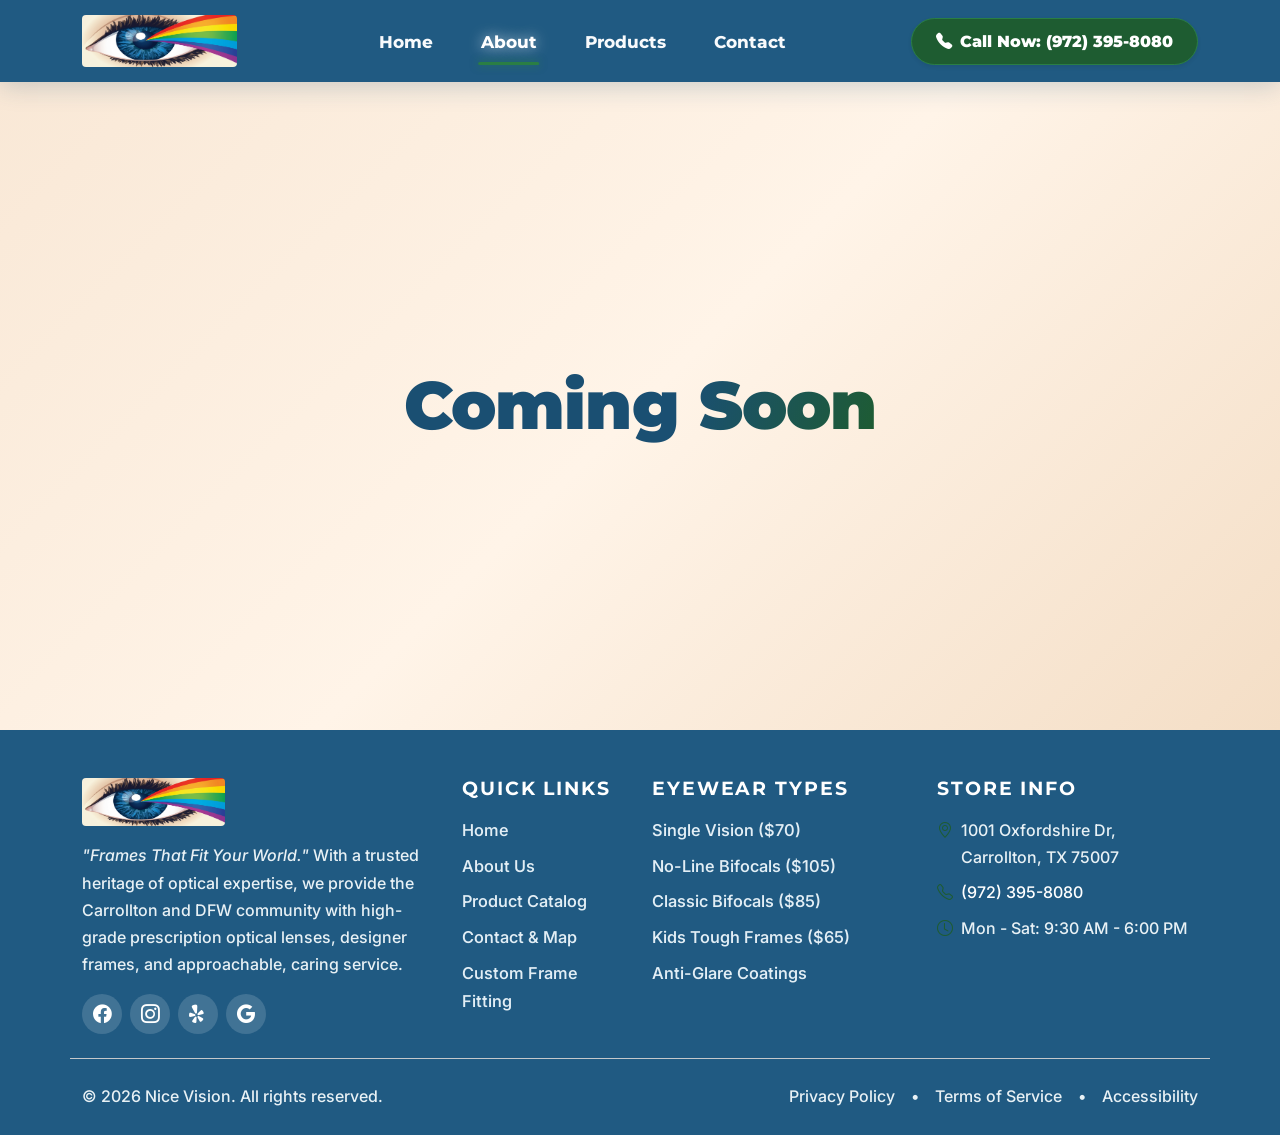
==== commit 3215a7df: "fonts-size-increased" ====
--- a/about.html
+++ b/about.html
@@ -3,9 +3,9 @@
 <head>
   <meta charset="UTF-8">
   <meta name="viewport" content="width=device-width, initial-scale=1.0">
-  <meta name="description" content="About Nice Vision - 40+ Years Legacy in Precision Eyecare. Discover our story, family optical heritage, and dedicated services in Carrollton, TX.">
-  <meta name="keywords" content="About Nice Vision, 40 Years Legacy, Carrollton TX Opticians, Prescription Lenses, Family Eyecare">
-  <title>About Us | Nice Vision - 40+ Years of Optical Legacy</title>
+  <meta name="description" content="About Nice Vision - Trusted Optical Care & Precision Eyewear. Discover our story, family optical heritage, and dedicated services in Carrollton, TX.">
+  <meta name="keywords" content="About Nice Vision, Carrollton TX Opticians, Prescription Lenses, Family Eyecare">
+  <title>About Us | Nice Vision - Trusted Optical Care & Eyewear</title>
 
   <!-- Google Fonts -->
   <link rel="preconnect" href="https://fonts.googleapis.com">
@@ -77,11 +77,11 @@
       <div class="container py-3">
         <div class="d-inline-flex align-items-center gap-2 px-3 py-1 rounded-pill bg-yellow-subtle text-navy border border-warning fw-semibold mb-3 small">
           <i class="bi bi-award-fill text-warning"></i>
-          <span>Celebrating 40+ Years of Optical Legacy</span>
+          <span>Dedicated Family Optical Practice</span>
         </div>
         <h1 class="page-header-title display-5 fw-extrabold mb-3">About Nice Vision</h1>
         <p class="text-light-muted max-w-700 mx-auto mb-0 lead fs-6">
-          Dedicated family opticians delivering handcrafted prescription lenses, stylish designer frames, and personalized optical care to Carrollton and the DFW area for over four decades.
+          Dedicated family opticians delivering handcrafted prescription lenses, stylish designer frames, and personalized optical care to Carrollton and the DFW area.
         </p>
       </div>
     </section>
@@ -98,8 +98,8 @@
                 class="img-fluid rounded-4 shadow-lg w-100 object-fit-cover about-main-img"
               >
               <div class="about-experience-card shadow p-3 rounded-3 text-center">
-                <span class="fs-2 fw-bold text-accent-sky">40+</span>
-                <span class="d-block small text-navy fw-semibold">Years of Trusted Care</span>
+                <i class="bi bi-patch-check-fill fs-2 text-accent-sky mb-1 d-block"></i>
+                <span class="d-block small text-navy fw-semibold">Trusted Optical Care</span>
               </div>
             </div>
           </div>
@@ -109,13 +109,13 @@
               Our Heritage & Vision
             </span>
             <h2 class="section-title text-navy fw-bold mb-3">
-              Four Decades of Helping Carrollton See Clearly
+              Helping Carrollton See Clearly & Comfortably
             </h2>
             <p class="text-secondary-contrast mb-3">
-              Founded over <strong>40 years ago</strong>, <strong>Nice Vision</strong> was built on a simple yet vital principle: <em>quality eyecare should be accurate, affordable, and personal</em>. 
+              <strong>Nice Vision</strong> was built on a simple yet vital principle: <em>quality eyecare should be accurate, affordable, and personal</em>. 
             </p>
             <p class="text-secondary-contrast mb-3">
-              Over the last four decades, our family-oriented optical practice has fitted thousands of pairs of eyeglasses for kids, students, professionals, and seniors. We combine master optical craftsmanship with high-precision optical measurement technology to ensure your prescription matches your natural eye movements seamlessly.
+              Our family-oriented optical practice has fitted thousands of pairs of eyeglasses for kids, students, professionals, and seniors. We combine master optical craftsmanship with high-precision optical measurement technology to ensure your prescription matches your natural eye movements seamlessly.
             </p>
             <p class="text-secondary-contrast mb-4">
               From classic reading glasses to high-index progressive bifocals, we take pride in treating every customer like family.
@@ -147,7 +147,7 @@
             The Nice Vision Difference
           </h2>
           <p class="text-secondary-contrast">
-            What has kept our Carrollton community coming back for over 40 years.
+            What has kept our Carrollton community coming back to Nice Vision.
           </p>
         </div>
 
@@ -241,7 +241,7 @@
       <div class="container py-lg-3">
         <h2 class="h2 fw-bold mb-3">Visit Nice Vision Today</h2>
         <p class="text-light-muted max-w-700 mx-auto mb-4">
-          Experience our 40-year legacy of quality eyecare in person at our Carrollton store. Walk-ins are always welcome!
+          Experience our dedicated quality eyecare in person at our Carrollton store. Walk-ins are always welcome!
         </p>
         <div class="d-flex flex-wrap justify-content-center gap-3">
           <a href="products.html" class="btn btn-accent-yellow fw-bold px-4 py-2 text-navy">
@@ -270,7 +270,7 @@
             <img src="assets/niceVision_logo.png" alt="Nice Vision Logo" class="footer-logo-img">
           </div>
           <p class="text-light-muted small mb-3">
-            <em>"Frames That Fit Your World."</em> With a <strong>40-year legacy</strong> of optical expertise, we provide the Carrollton and DFW community with high-grade prescription optical lenses, designer frames, and approachable, caring service.
+            <em>"Frames That Fit Your World."</em> With a trusted heritage of optical expertise, we provide the Carrollton and DFW community with high-grade prescription optical lenses, designer frames, and approachable, caring service.
           </p>
           <div class="d-flex gap-2">
             <a href="#" class="social-icon-btn" aria-label="Nice Vision on Facebook"><i class="bi bi-facebook"></i></a>
--- a/style.css
+++ b/style.css
@@ -2,54 +2,59 @@
    Nice Vision - Brand Stylesheet
    Color Palette:
      - Main Background: #F9E8D6 (Warm peach/cream)
-     - Main Headings / Logo Text: #0B2A59 (Deep Navy Blue)
+     - Light/Medium Slate Blue: #205A82 / #1A4F72 (Replaces dark navy, pairs with peach & green)
      - Subheadings / Accents: #1E5C31 (Dark Green)
-     - Body Text / General: #333333 (Dark Grey)
-     - Primary Button: #0B2A59 (Deep Navy Blue) / #FFFFFF (Pure White)
-     - Footer Background: #0B2A59 (Deep Navy Blue)
-     - Footer Text / Icons: #FFFFFF (White) & #1E5C31 (Green)
-     - Heading Font: Montserrat (Bold / Heavy Sans-Serif)
-     - Body Font: Inter, sans-serif
+     - Body Text: #2D3748 / #222222 (Clear, bolder dark text)
+     - Primary Buttons / Navbar / Footer: #205A82 (Light Ocean Blue)
+     - Heading Font: Montserrat (Bold / Heavy Sans-Serif 800-900)
+     - Body Font: Inter (Crisp, modern sans-serif 500-600)
    ========================================================================== */
 
 :root {
-  /* User-Specified Palette & Variables */
+  /* Color Palette */
   --color-bg-main: #F9E8D6;
   --color-bg-subtle: #FAF0E4;
   --color-bg-card: #FFFFFF;
   
-  --color-navy: #0B2A59;
-  --color-navy-dark: #071C3C;
-  --color-navy-light: #133D7A;
-  
+  /* Light / Medium Slate Ocean Blue Theme */
+  --color-navy: #1A4F72;
+  --color-navy-dark: #123B57;
+  --color-navy-light: #2A6E9B;
+  --color-blue-subtle: #E3EFF7;
+  
+  /* Green Accents */
   --color-green: #1E5C31;
   --color-green-light: #2A7E44;
   --color-green-subtle: #E8F3EB;
   
-  --color-text-main: #0B2A59;
-  --color-text-body: #333333;
+  /* Text */
+  --color-text-main: #1A4F72;
+  --color-text-body: #2D3748;
   --color-text-subheading: #1E5C31;
-  --color-text-muted: #555555;
-  
-  --color-btn-bg: #0B2A59;
+  --color-text-muted: #4A5568;
+  
+  /* Buttons & Footer */
+  --color-btn-bg: #205A82;
+  --color-btn-hover: #164363;
   --color-btn-text: #FFFFFF;
   
-  --color-footer-bg: #0B2A59;
+  --color-footer-bg: #205A82;
   --color-footer-text: #FFFFFF;
   --color-footer-accent: #1E5C31;
   
-  --color-border: rgba(11, 42, 89, 0.14);
-  --color-border-green: rgba(30, 92, 49, 0.25);
-  
+  --color-border: rgba(26, 79, 114, 0.16);
+  --color-border-green: rgba(30, 92, 49, 0.28);
+  
+  /* Typography */
   --font-heading: 'Montserrat', -apple-system, BlinkMacSystemFont, "Segoe UI", Roboto, sans-serif;
   --font-body: 'Inter', -apple-system, BlinkMacSystemFont, "Segoe UI", Roboto, sans-serif;
 
   --transition-speed: 0.25s;
   --transition-ease: cubic-bezier(0.4, 0, 0.2, 1);
-  --shadow-sm: 0 2px 8px rgba(11, 42, 89, 0.08);
-  --shadow-md: 0 10px 25px rgba(11, 42, 89, 0.12);
-  --shadow-lg: 0 20px 35px rgba(11, 42, 89, 0.16);
-  --shadow-glow-navy: 0 4px 20px rgba(11, 42, 89, 0.35);
+  --shadow-sm: 0 2px 10px rgba(26, 79, 114, 0.08);
+  --shadow-md: 0 10px 28px rgba(26, 79, 114, 0.13);
+  --shadow-lg: 0 20px 38px rgba(26, 79, 114, 0.18);
+  --shadow-glow-blue: 0 4px 20px rgba(32, 90, 130, 0.35);
   --shadow-glow-green: 0 4px 20px rgba(30, 92, 49, 0.35);
 }
 
@@ -58,13 +63,16 @@
   scroll-behavior: smooth;
   scroll-padding-top: 80px;
   overflow-x: hidden;
+  font-size: 16px;
 }
 
 body {
   font-family: var(--font-body);
   color: var(--color-text-body);
   background-color: var(--color-bg-main);
-  line-height: 1.65;
+  font-size: 1.12rem;
+  font-weight: 500;
+  line-height: 1.7;
   -webkit-font-smoothing: antialiased;
   overflow-x: hidden;
   max-width: 100%;
@@ -74,7 +82,7 @@
 h1, h2, h3, h4, h5, h6, .brand-text {
   font-family: var(--font-heading);
   color: var(--color-navy);
-  font-weight: 800;
+  font-weight: 850;
   letter-spacing: -0.015em;
 }
 
@@ -83,25 +91,26 @@
 .text-accent-green,
 .text-accent-sky,
 .text-accent-yellow { color: var(--color-green) !important; }
-.text-secondary-contrast { color: var(--color-text-body) !important; font-weight: 450; }
-.text-light-muted { color: #E2E8F0 !important; }
-.bg-navy { background-color: var(--color-navy) !important; }
+.text-secondary-contrast { color: var(--color-text-body) !important; font-weight: 550; font-size: 1.12rem; }
+.text-light-muted { color: #E8F1F5 !important; }
+.bg-navy { background-color: var(--color-footer-bg) !important; }
 .bg-light-section { background-color: var(--color-bg-main) !important; }
 .bg-green-subtle,
 .bg-sky-subtle,
 .bg-yellow-subtle { background-color: var(--color-green-subtle) !important; color: var(--color-green) !important; }
 .tracking-wide { letter-spacing: 0.05em; }
 .tracking-wider { letter-spacing: 0.1em; }
-.extra-small { font-size: 0.8125rem; }
+.extra-small { font-size: 0.92rem; font-weight: 500; }
+.small, small { font-size: 1rem; font-weight: 500; }
 .max-w-700 { max-width: 700px; }
 .not-italic { font-style: normal; }
 
 /* ================= NAVBAR ================= */
 .brand-navbar {
-  background: var(--color-navy);
-  box-shadow: 0 4px 24px rgba(11, 42, 89, 0.25);
-  padding-top: 0.85rem;
-  padding-bottom: 0.85rem;
+  background: var(--color-navbar-bg, #205A82);
+  box-shadow: 0 4px 24px rgba(26, 79, 114, 0.22);
+  padding-top: 0.95rem;
+  padding-bottom: 0.95rem;
   transition: all var(--transition-speed) var(--transition-ease);
 }
 
@@ -115,10 +124,10 @@
 }
 
 .brand-logo-img {
-  height: 48px !important;
-  max-height: 48px !important;
+  height: 52px !important;
+  max-height: 52px !important;
   width: auto !important;
-  max-width: 220px !important;
+  max-width: 230px !important;
   object-fit: contain;
   border-radius: 4px;
   display: block;
@@ -130,21 +139,21 @@
 }
 
 .footer-logo-img {
-  height: 46px !important;
-  max-height: 46px !important;
+  height: 48px !important;
+  max-height: 48px !important;
   width: auto !important;
-  max-width: 200px !important;
+  max-width: 210px !important;
   object-fit: contain;
   border-radius: 4px;
   display: block;
 }
 
 .brand-navbar .nav-link {
-  color: #F1F5F9 !important;
-  font-family: var(--font-heading);
-  font-weight: 700;
-  font-size: 0.95rem;
-  padding: 0.5rem 0.9rem !important;
+  color: #F8FAFC !important;
+  font-family: var(--font-heading);
+  font-weight: 750;
+  font-size: 1.08rem;
+  padding: 0.55rem 1rem !important;
   position: relative;
   transition: color var(--transition-speed) ease;
 }
@@ -152,7 +161,7 @@
 .brand-navbar .nav-link:hover,
 .brand-navbar .nav-link.active {
   color: #FFFFFF !important;
-  text-shadow: 0 0 12px rgba(255, 255, 255, 0.6);
+  text-shadow: 0 0 14px rgba(255, 255, 255, 0.7);
 }
 
 .brand-navbar .nav-link::after {
@@ -163,9 +172,9 @@
   transform: translateX(-50%);
   width: 0;
   height: 3px;
-  background: var(--color-green);
+  background: var(--color-green-light);
   border-radius: 2px;
-  box-shadow: 0 0 8px rgba(30, 92, 49, 0.8);
+  box-shadow: 0 0 8px rgba(42, 126, 68, 0.8);
   transition: width var(--transition-speed) ease;
 }
 
@@ -179,11 +188,11 @@
   background: var(--color-green);
   color: #FFFFFF !important;
   font-family: var(--font-heading);
-  font-weight: 800;
-  font-size: 0.925rem;
-  padding: 0.55rem 1.35rem;
+  font-weight: 850;
+  font-size: 1.02rem;
+  padding: 0.65rem 1.5rem;
   border-radius: 50rem;
-  border: 1px solid var(--color-green-light);
+  border: 1.5px solid var(--color-green-light);
   box-shadow: 0 4px 18px rgba(30, 92, 49, 0.4), inset 0 1px 2px rgba(255, 255, 255, 0.3);
   transition: all var(--transition-speed) var(--transition-ease);
   position: relative;
@@ -200,41 +209,43 @@
 /* ================= CUSTOM BUTTONS ================= */
 .btn-primary-custom {
   background: var(--color-btn-bg);
-  border: 1px solid var(--color-navy-light);
+  border: 1.5px solid var(--color-navy-light);
   color: var(--color-btn-text) !important;
   font-family: var(--font-heading);
-  font-weight: 800;
-  border-radius: 0.75rem;
-  padding: 0.85rem 1.85rem;
-  box-shadow: 0 6px 22px rgba(11, 42, 89, 0.35), inset 0 1px 1px rgba(255, 255, 255, 0.2);
+  font-weight: 850;
+  font-size: 1.15rem;
+  border-radius: 0.85rem;
+  padding: 0.95rem 2.2rem;
+  box-shadow: 0 6px 22px rgba(32, 90, 130, 0.35), inset 0 1px 1px rgba(255, 255, 255, 0.25);
   transition: all var(--transition-speed) var(--transition-ease);
 }
 
 .btn-primary-custom:hover {
-  background: var(--color-navy-light);
+  background: var(--color-btn-hover);
   color: var(--color-btn-text) !important;
   transform: translateY(-2px) scale(1.02);
-  box-shadow: 0 10px 30px rgba(11, 42, 89, 0.5);
+  box-shadow: 0 10px 30px rgba(32, 90, 130, 0.5);
 }
 
 .btn-outline-custom {
   background: #FFFFFF;
-  border: 2px solid var(--color-navy);
-  color: var(--color-navy) !important;
-  font-family: var(--font-heading);
-  font-weight: 800;
-  border-radius: 0.75rem;
-  padding: 0.8rem 1.85rem;
-  box-shadow: 0 4px 16px rgba(11, 42, 89, 0.12);
+  border: 2.5px solid var(--color-btn-bg);
+  color: var(--color-btn-bg) !important;
+  font-family: var(--font-heading);
+  font-weight: 850;
+  font-size: 1.15rem;
+  border-radius: 0.85rem;
+  padding: 0.9rem 2.2rem;
+  box-shadow: 0 4px 16px rgba(32, 90, 130, 0.12);
   transition: all var(--transition-speed) var(--transition-ease);
 }
 
 .btn-outline-custom:hover {
-  background: var(--color-navy);
-  border-color: var(--color-navy);
+  background: var(--color-btn-bg);
+  border-color: var(--color-btn-bg);
   color: #FFFFFF !important;
   transform: translateY(-2px) scale(1.02);
-  box-shadow: 0 8px 24px rgba(11, 42, 89, 0.3);
+  box-shadow: 0 8px 24px rgba(32, 90, 130, 0.3);
 }
 
 .btn-outline-custom:hover i {
@@ -243,14 +254,15 @@
 
 /* Story / Secondary Action Button */
 .btn-story-blue {
-  background: var(--color-navy);
-  border: 2px solid var(--color-navy);
-  color: #FFFFFF !important;
-  font-family: var(--font-heading);
-  font-weight: 800;
-  border-radius: 0.75rem;
-  padding: 0.85rem 1.85rem;
-  box-shadow: 0 6px 20px rgba(11, 42, 89, 0.3);
+  background: var(--color-btn-bg);
+  border: 2px solid var(--color-btn-bg);
+  color: #FFFFFF !important;
+  font-family: var(--font-heading);
+  font-weight: 850;
+  font-size: 1.12rem;
+  border-radius: 0.85rem;
+  padding: 0.95rem 2.2rem;
+  box-shadow: 0 6px 20px rgba(32, 90, 130, 0.3);
   transition: all var(--transition-speed) var(--transition-ease);
   display: inline-flex;
   align-items: center;
@@ -261,26 +273,27 @@
 .btn-story-blue:focus,
 .btn-story-blue:active {
   background: #FFFFFF !important;
-  color: var(--color-navy) !important;
-  border-color: var(--color-navy) !important;
+  color: var(--color-btn-bg) !important;
+  border-color: var(--color-btn-bg) !important;
   transform: translateY(-2px) scale(1.02);
-  box-shadow: 0 8px 25px rgba(11, 42, 89, 0.25);
+  box-shadow: 0 8px 25px rgba(32, 90, 130, 0.25);
 }
 
 .btn-story-blue:hover i,
 .btn-story-blue:focus i,
 .btn-story-blue:active i {
-  color: var(--color-navy) !important;
+  color: var(--color-btn-bg) !important;
 }
 
 .btn-accent-yellow {
   background: var(--color-green);
   color: #FFFFFF !important;
   font-family: var(--font-heading);
-  font-weight: 800;
+  font-weight: 850;
+  font-size: 1.08rem;
   border: 1px solid var(--color-green-light);
-  border-radius: 0.75rem;
-  padding: 0.65rem 1.5rem;
+  border-radius: 0.85rem;
+  padding: 0.75rem 1.75rem;
   box-shadow: 0 4px 20px rgba(30, 92, 49, 0.4);
   transition: all var(--transition-speed) ease;
 }
@@ -304,18 +317,18 @@
   background-color: var(--color-green-subtle);
   color: var(--color-green);
   font-family: var(--font-heading);
-  font-weight: 800;
-  font-size: 0.825rem;
-  border: 1.5px solid rgba(30, 92, 49, 0.3);
+  font-weight: 850;
+  font-size: 0.95rem;
+  border: 1.5px solid rgba(30, 92, 49, 0.35);
   border-radius: 50rem;
   box-shadow: 0 2px 8px rgba(30, 92, 49, 0.12);
 }
 
 .hero-title {
   font-family: var(--font-heading);
-  font-size: clamp(2.4rem, 4.5vw, 3.6rem);
+  font-size: clamp(2.75rem, 5.2vw, 4.2rem);
   font-weight: 900;
-  line-height: 1.15;
+  line-height: 1.14;
   color: var(--color-navy);
 }
 
@@ -327,10 +340,11 @@
 }
 
 .hero-subtitle {
-  font-size: 1.15rem;
+  font-size: 1.28rem;
+  font-weight: 550;
   color: var(--color-text-body);
-  line-height: 1.7;
-  max-width: 540px;
+  line-height: 1.75;
+  max-width: 580px;
 }
 
 .hero-image-container {
@@ -342,7 +356,7 @@
   position: relative;
   border-radius: 1.5rem;
   overflow: hidden;
-  border: 4px solid #FFFFFF;
+  border: 5px solid #FFFFFF;
   box-shadow: var(--shadow-lg);
   transition: transform var(--transition-speed) ease;
 }
@@ -352,7 +366,7 @@
 }
 
 .main-hero-img {
-  max-height: 480px;
+  max-height: 500px;
   width: 100%;
   object-fit: cover;
 }
@@ -361,14 +375,16 @@
   position: absolute;
   bottom: 20px;
   left: 20px;
-  background: rgba(255, 255, 255, 0.95);
+  background: rgba(255, 255, 255, 0.96);
   backdrop-filter: blur(10px);
-  padding: 0.75rem 1.25rem;
-  border-radius: 1rem;
+  padding: 0.85rem 1.4rem;
+  border-radius: 1.1rem;
   display: flex;
   align-items: center;
-  gap: 0.75rem;
-  border: 1px solid rgba(11, 42, 89, 0.15);
+  gap: 0.85rem;
+  border: 1px solid rgba(26, 79, 114, 0.18);
+  font-size: 1.05rem;
+  font-weight: 700;
 }
 
 .hero-floating-badge i {
@@ -381,7 +397,7 @@
   right: -20px;
   width: 100%;
   height: 100%;
-  background: linear-gradient(135deg, rgba(11, 42, 89, 0.12) 0%, rgba(30, 92, 49, 0.15) 100%);
+  background: linear-gradient(135deg, rgba(32, 90, 130, 0.14) 0%, rgba(30, 92, 49, 0.16) 100%);
   border-radius: 1.75rem;
   z-index: -1;
 }
@@ -397,8 +413,8 @@
 }
 
 .about-main-img {
-  max-height: 440px;
-  border: 4px solid #FFFFFF;
+  max-height: 460px;
+  border: 5px solid #FFFFFF;
 }
 
 .about-experience-card {
@@ -407,25 +423,28 @@
   right: 20px;
   background-color: #FFFFFF;
   border-left: 5px solid var(--color-green);
-  min-width: 150px;
+  min-width: 160px;
+  padding: 1rem 1.25rem;
 }
 
 .about-experience-card span:first-child {
   color: var(--color-green) !important;
   font-family: var(--font-heading);
+  font-weight: 850;
 }
 
 .section-subtitle {
   font-family: var(--font-heading);
-  font-weight: 800;
-  font-size: 0.85rem;
+  font-weight: 850;
+  font-size: 1rem;
   color: var(--color-green) !important;
+  letter-spacing: 0.08em;
 }
 
 .section-title {
   font-family: var(--font-heading);
-  font-weight: 800;
-  font-size: clamp(1.8rem, 3vw, 2.4rem);
+  font-weight: 900;
+  font-size: clamp(2rem, 3.5vw, 2.75rem);
   color: var(--color-navy);
 }
 
@@ -435,20 +454,31 @@
   border: 1px solid var(--color-border);
 }
 
+.feature-card h3 {
+  font-size: 1.18rem;
+  font-weight: 850;
+}
+
+.feature-card p {
+  font-size: 0.98rem;
+  font-weight: 500;
+}
+
 .feature-card:hover {
   transform: translateY(-3px);
   box-shadow: var(--shadow-md) !important;
 }
 
 .feature-icon-box {
-  width: 44px;
-  height: 44px;
+  width: 50px;
+  height: 50px;
   display: flex;
   align-items: center;
   justify-content: center;
   flex-shrink: 0;
   background-color: var(--color-green-subtle) !important;
   color: var(--color-green) !important;
+  font-size: 1.25rem;
 }
 
 /* ================= PRODUCTS SECTION & STARBURST BADGES ================= */
@@ -462,6 +492,17 @@
   background-color: #FFFFFF;
 }
 
+.product-card .card-title {
+  font-size: 1.35rem;
+  font-weight: 850;
+}
+
+.product-card .card-text {
+  font-size: 1.05rem;
+  font-weight: 500;
+  line-height: 1.6;
+}
+
 .product-card:hover {
   transform: translateY(-6px);
   box-shadow: var(--shadow-lg) !important;
@@ -469,7 +510,7 @@
 }
 
 .product-card.highlight-product {
-  border: 2px solid var(--color-green);
+  border: 2.5px solid var(--color-green);
 }
 
 .product-img-wrapper {
@@ -480,7 +521,7 @@
 }
 
 .product-img {
-  height: 180px;
+  height: 190px;
   object-fit: cover;
   border-radius: 0.75rem;
   transition: transform 0.4s ease;
@@ -497,9 +538,9 @@
   background-color: var(--color-navy);
   color: #FFFFFF;
   font-family: var(--font-heading);
-  font-size: 0.75rem;
-  font-weight: 700;
-  padding: 0.25rem 0.65rem;
+  font-size: 0.85rem;
+  font-weight: 800;
+  padding: 0.3rem 0.75rem;
   border-radius: 50rem;
 }
 
@@ -513,8 +554,8 @@
   top: 10px;
   right: 10px;
   z-index: 10;
-  width: 66px;
-  height: 66px;
+  width: 70px;
+  height: 70px;
   background: var(--color-green);
   color: #FFFFFF;
   display: flex;
@@ -539,7 +580,7 @@
 
 .starburst-highlight {
   background: var(--color-navy);
-  box-shadow: 0 6px 20px rgba(11, 42, 89, 0.45);
+  box-shadow: 0 6px 20px rgba(26, 79, 114, 0.45);
 }
 
 .starburst-inner {
@@ -549,7 +590,7 @@
 }
 
 .badge-from {
-  font-size: 0.55rem;
+  font-size: 0.65rem;
   font-weight: 900;
   letter-spacing: 0.08em;
   color: #D1FAE5;
@@ -560,7 +601,7 @@
 }
 
 .badge-price {
-  font-size: 1.1rem;
+  font-size: 1.25rem;
   font-weight: 900;
   font-family: var(--font-heading);
   color: #FFFFFF;
@@ -569,13 +610,13 @@
 .btn-card-action {
   background: #FFFFFF;
   color: var(--color-navy);
-  border: 1.5px solid var(--color-navy);
-  padding: 0.6rem 1rem;
-  border-radius: 0.65rem;
-  font-family: var(--font-heading);
-  font-size: 0.9rem;
-  font-weight: 800;
-  box-shadow: 0 2px 8px rgba(11, 42, 89, 0.1);
+  border: 2px solid var(--color-navy);
+  padding: 0.7rem 1.2rem;
+  border-radius: 0.75rem;
+  font-family: var(--font-heading);
+  font-size: 1rem;
+  font-weight: 850;
+  box-shadow: 0 2px 8px rgba(26, 79, 114, 0.1);
   transition: all var(--transition-speed) ease;
 }
 
@@ -584,7 +625,7 @@
   color: #FFFFFF;
   border-color: var(--color-navy);
   transform: translateY(-2px);
-  box-shadow: 0 6px 18px rgba(11, 42, 89, 0.35);
+  box-shadow: 0 6px 18px rgba(26, 79, 114, 0.35);
 }
 
 /* Promotional Banner */
@@ -594,14 +635,15 @@
 }
 
 .promo-icon-badge {
-  width: 52px;
-  height: 52px;
+  width: 56px;
+  height: 56px;
   border-radius: 50%;
-  background-color: rgba(255, 255, 255, 0.12);
+  background-color: rgba(255, 255, 255, 0.15);
   display: flex;
   align-items: center;
   justify-content: center;
   flex-shrink: 0;
+  font-size: 1.4rem;
 }
 
 .promo-icon-badge i {
@@ -610,12 +652,13 @@
 
 /* ================= CONTACT & MAP SECTION ================= */
 .contact-icon {
-  width: 46px;
-  height: 46px;
+  width: 50px;
+  height: 50px;
   display: flex;
   align-items: center;
   justify-content: center;
   flex-shrink: 0;
+  font-size: 1.25rem;
 }
 
 .map-wrapper {
@@ -627,23 +670,27 @@
 .form-control:focus,
 .form-select:focus {
   border-color: var(--color-navy);
-  box-shadow: 0 0 0 0.25rem rgba(11, 42, 89, 0.2);
+  box-shadow: 0 0 0 0.25rem rgba(32, 90, 130, 0.2);
 }
 
 /* ================= FOOTER SECTION ================= */
 .footer {
-  background-color: var(--color-footer-bg) !important;
+  background-color: var(--color-footer-bg, #205A82) !important;
   color: var(--color-footer-text);
+  font-size: 1.05rem;
 }
 
 .footer h4, .footer h5, .footer h6 {
   font-family: var(--font-heading);
-  font-weight: 800;
+  font-weight: 850;
+  font-size: 1.18rem;
   color: #FFFFFF !important;
 }
 
 .footer-links a {
-  color: #CBD5E1;
+  color: #E2EEF5;
+  font-size: 1.02rem;
+  font-weight: 550;
   text-decoration: none;
   transition: color var(--transition-speed) ease, padding-left var(--transition-speed) ease;
 }
@@ -654,19 +701,20 @@
 }
 
 .footer i.bi {
-  color: var(--color-green-light);
+  color: #86EFAC;
 }
 
 .social-icon-btn {
   display: inline-flex;
   align-items: center;
   justify-content: center;
-  width: 36px;
-  height: 36px;
+  width: 40px;
+  height: 40px;
   border-radius: 50%;
-  background-color: rgba(255, 255, 255, 0.12);
+  background-color: rgba(255, 255, 255, 0.15);
   color: #FFFFFF;
   text-decoration: none;
+  font-size: 1.15rem;
   transition: all var(--transition-speed) ease;
 }
 
@@ -716,45 +764,46 @@
 /* Mobile (<576px) */
 @media (max-width: 575.98px) {
   .brand-navbar {
-    padding-top: 0.55rem;
-    padding-bottom: 0.55rem;
+    padding-top: 0.65rem;
+    padding-bottom: 0.65rem;
   }
 
   .brand-navbar .container {
-    min-height: 42px;
+    min-height: 44px;
   }
 
   .brand-logo-img {
-    height: 38px !important;
-    max-height: 38px !important;
+    height: 42px !important;
+    max-height: 42px !important;
     width: auto !important;
-    max-width: 170px !important;
+    max-width: 180px !important;
     object-fit: contain;
     display: block;
     margin: 0 auto;
   }
 
   .footer-logo-img {
-    height: 38px !important;
-    max-height: 38px !important;
+    height: 40px !important;
+    max-height: 40px !important;
     width: auto !important;
-    max-width: 170px !important;
+    max-width: 180px !important;
     object-fit: contain;
     display: block;
   }
 
   .hero-title {
-    font-size: 2.1rem;
+    font-size: 2.3rem;
   }
   
   .hero-subtitle {
-    font-size: 1rem;
+    font-size: 1.12rem;
   }
   
   .hero-floating-badge {
     bottom: 12px;
     left: 12px;
-    padding: 0.5rem 0.85rem;
+    padding: 0.6rem 1rem;
+    font-size: 0.95rem;
   }
   
   .about-experience-card {
@@ -772,12 +821,12 @@
 /* Extra Small Mobile (<380px) */
 @media (max-width: 379.98px) {
   .brand-navbar {
-    padding-top: 0.45rem;
-    padding-bottom: 0.45rem;
+    padding-top: 0.5rem;
+    padding-bottom: 0.5rem;
   }
 
   .brand-navbar .container {
-    min-height: 36px;
+    min-height: 38px;
   }
 
   .brand-navbar .navbar-brand {
@@ -785,44 +834,44 @@
   }
 
   .brand-logo-img {
-    height: 30px !important;
-    max-height: 30px !important;
+    height: 34px !important;
+    max-height: 34px !important;
     width: auto !important;
-    max-width: 135px !important;
+    max-width: 145px !important;
   }
 
   .footer-logo-img {
-    height: 30px !important;
-    max-height: 30px !important;
+    height: 34px !important;
+    max-height: 34px !important;
     width: auto !important;
-    max-width: 135px !important;
+    max-width: 145px !important;
   }
 }
 
 /* Tablet (576px - 991.98px) */
 @media (min-width: 576px) and (max-width: 991.98px) {
   .hero-title {
-    font-size: 2.6rem;
+    font-size: 2.9rem;
   }
   
   .main-hero-img {
-    max-height: 380px;
+    max-height: 400px;
   }
   
   .about-main-img {
-    max-height: 340px;
+    max-height: 360px;
   }
 }
 
 /* Desktop (>992px) */
 @media (min-width: 992px) {
   .hero-section {
-    padding-top: 5rem;
-    padding-bottom: 5rem;
+    padding-top: 5.5rem;
+    padding-bottom: 5.5rem;
   }
   
   .brand-navbar .nav-link {
-    font-size: 1rem;
+    font-size: 1.08rem;
   }
 }
 
@@ -830,15 +879,16 @@
 .page-header-section {
   background: var(--color-navy);
   color: #FFFFFF;
-  padding: 3.8rem 0 3.2rem 0;
+  padding: 4rem 0 3.5rem 0;
   position: relative;
-  box-shadow: 0 6px 25px rgba(11, 42, 89, 0.2);
+  box-shadow: 0 6px 25px rgba(26, 79, 114, 0.2);
 }
 
 .page-header-title {
   color: #FFFFFF;
   font-family: var(--font-heading);
-  font-weight: 800;
+  font-weight: 900;
+  font-size: clamp(2.2rem, 4vw, 3.2rem);
   text-shadow: 0 2px 10px rgba(0, 0, 0, 0.3);
 }
 
@@ -847,13 +897,13 @@
   border: 2px solid var(--color-green);
   color: var(--color-navy);
   font-family: var(--font-heading);
-  font-size: 0.9rem;
-  font-weight: 700;
-  padding: 0.5rem 1.3rem;
+  font-size: 1.05rem;
+  font-weight: 850;
+  padding: 0.6rem 1.4rem;
   border-radius: 50rem;
   display: inline-flex;
   align-items: center;
-  gap: 0.5rem;
+  gap: 0.6rem;
   box-shadow: 0 4px 18px rgba(30, 92, 49, 0.15);
   transition: transform 0.2s ease, box-shadow 0.2s ease;
 }
@@ -875,7 +925,7 @@
   background: var(--color-green-subtle);
   border: 2px solid var(--color-green);
   border-radius: 1.25rem;
-  padding: 1.6rem;
+  padding: 1.75rem;
   color: var(--color-navy);
   box-shadow: 0 6px 20px rgba(30, 92, 49, 0.12);
 }
@@ -884,9 +934,9 @@
   background: var(--color-green);
   color: #FFFFFF;
   font-family: var(--font-heading);
-  font-weight: 800;
-  font-size: 0.825rem;
-  padding: 0.4rem 0.95rem;
+  font-weight: 850;
+  font-size: 0.92rem;
+  padding: 0.45rem 1.05rem;
   border-radius: 50rem;
   box-shadow: 0 4px 14px rgba(30, 92, 49, 0.35);
   letter-spacing: 0.03em;
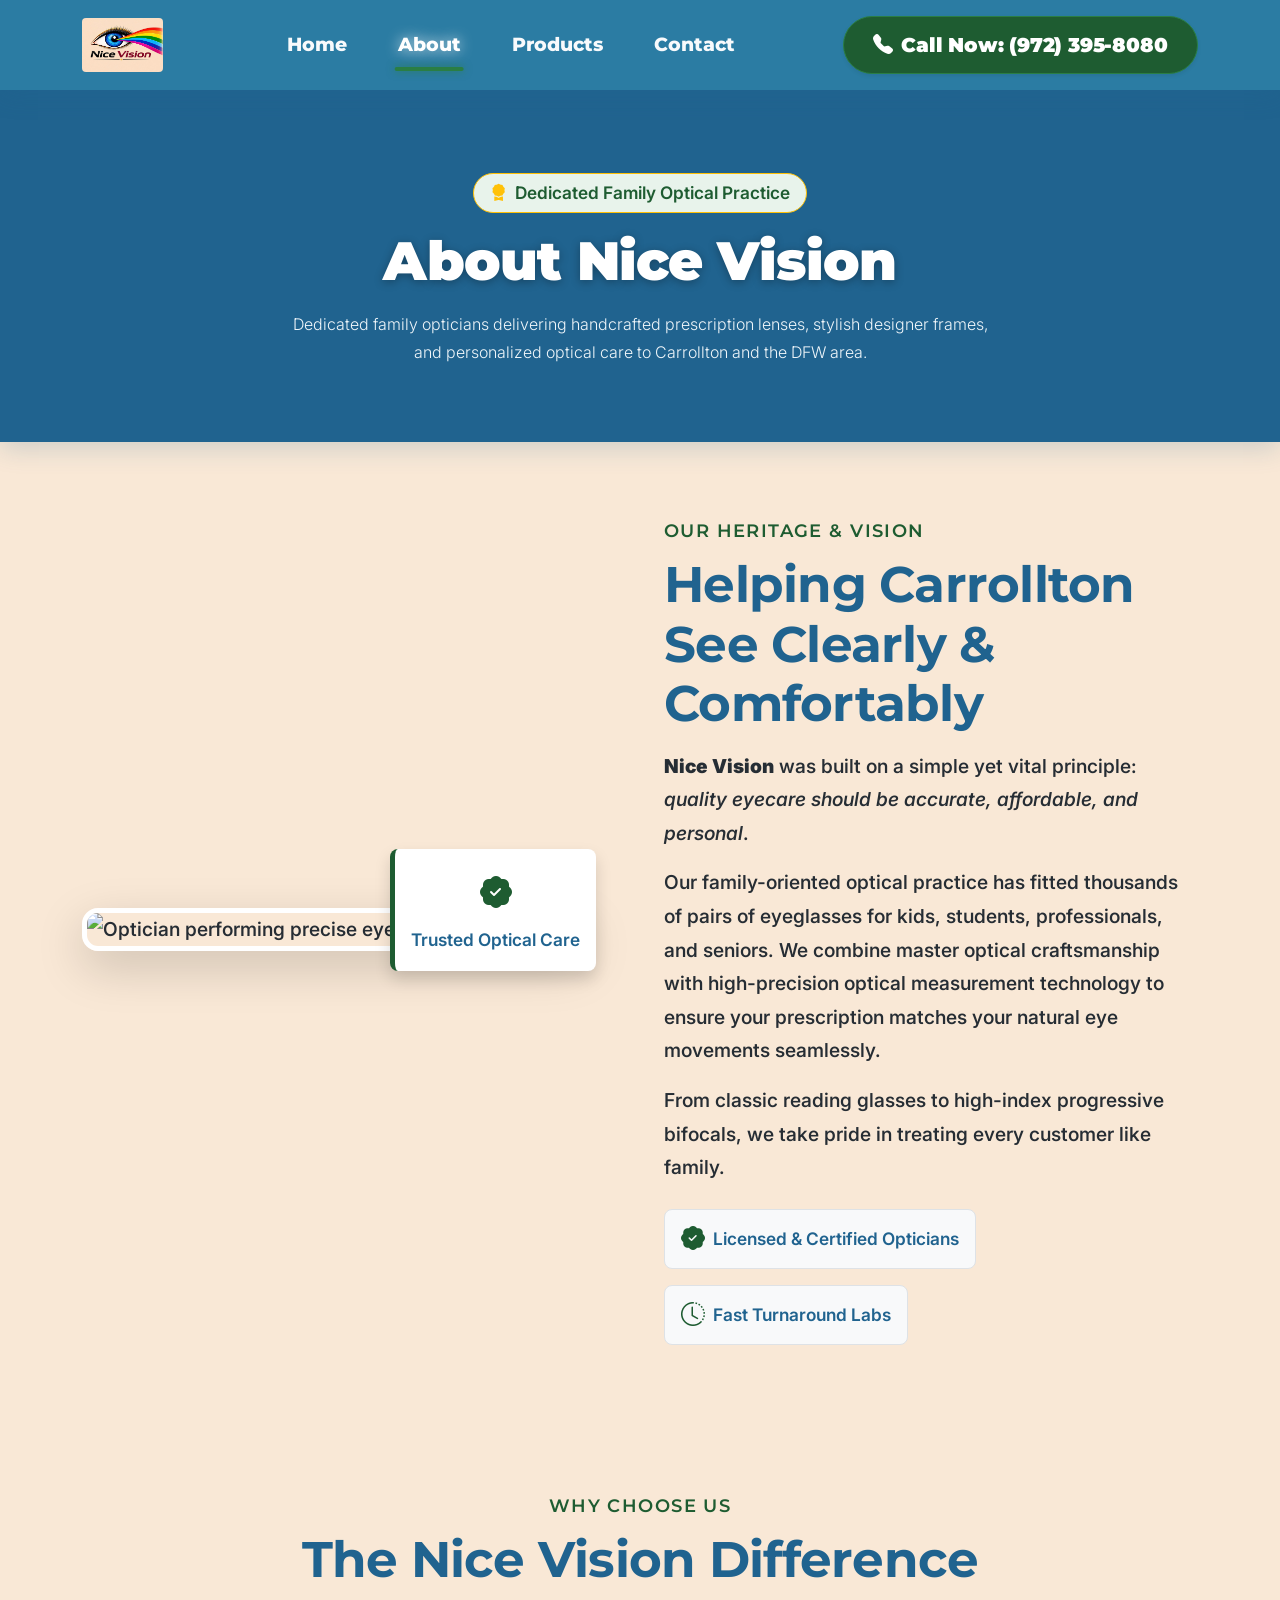
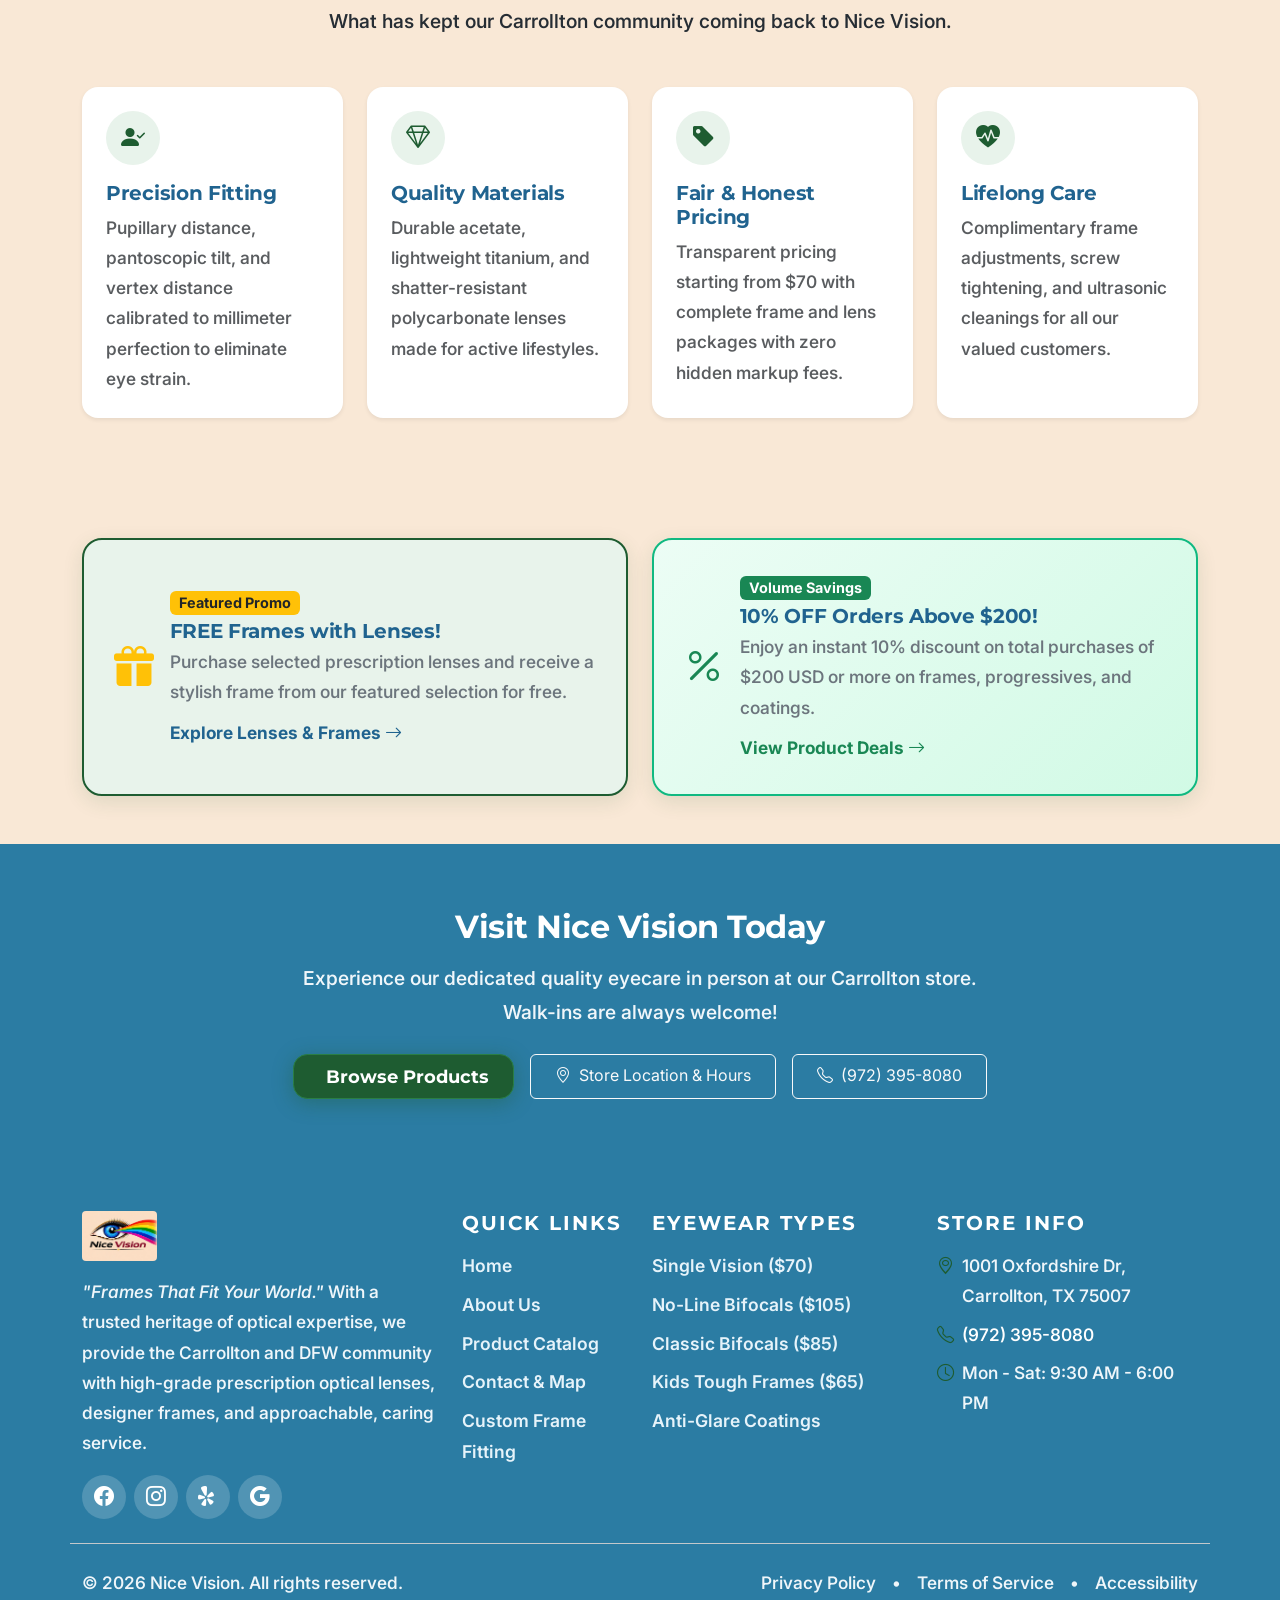
==== commit 7998973f: "clr-changed" ====
--- a/about.html
+++ b/about.html
@@ -28,7 +28,7 @@
     <nav class="navbar navbar-expand-lg navbar-dark brand-navbar" aria-label="Main Navigation">
       <div class="container">
         <a class="navbar-brand d-flex align-items-center" href="index.html" aria-label="Nice Vision Home">
-          <img src="assets/niceVision_logo.png" alt="Nice Vision Logo" class="brand-logo-img">
+          <img src="assets/logo-nicevision.jpg" alt="Nice Vision Logo" class="brand-logo-img">
         </a>
 
         <button class="navbar-toggler border-0 shadow-none p-2" type="button" data-bs-toggle="collapse" data-bs-target="#navbarContent" aria-controls="navbarContent" aria-expanded="false" aria-label="Toggle navigation">
@@ -63,16 +63,7 @@
   </header>
 
   <main>
-    <!-- ================= COMING SOON SECTION ================= -->
-    <section class="hero-section py-5 d-flex align-items-center justify-content-center" style="min-height: 72vh;">
-      <div class="container py-lg-5 text-center">
-        <h1 class="hero-title fw-extrabold mb-0">
-          Coming <span class="text-gradient">Soon</span>
-        </h1>
-      </div>
-    </section>
-
-    <!-- ================= ABOUT PAGE CONTENT (Commented out full as requested) =================
+    <!-- ================= ABOUT PAGE CONTENT ================= -->
     <section class="page-header-section text-center">
       <div class="container py-3">
         <div class="d-inline-flex align-items-center gap-2 px-3 py-1 rounded-pill bg-yellow-subtle text-navy border border-warning fw-semibold mb-3 small">
@@ -256,7 +247,6 @@
         </div>
       </div>
     </section>
-    -->
   </main>
 
   <!-- ================= FOOTER ================= -->
@@ -267,7 +257,7 @@
         <!-- Brand Summary -->
         <div class="col-lg-4 col-md-6">
           <div class="d-flex align-items-center mb-3">
-            <img src="assets/niceVision_logo.png" alt="Nice Vision Logo" class="footer-logo-img">
+            <img src="assets/logo-nicevision.jpg" alt="Nice Vision Logo" class="footer-logo-img">
           </div>
           <p class="text-light-muted small mb-3">
             <em>"Frames That Fit Your World."</em> With a trusted heritage of optical expertise, we provide the Carrollton and DFW community with high-grade prescription optical lenses, designer frames, and approachable, caring service.
--- a/style.css
+++ b/style.css
@@ -2,12 +2,12 @@
    Nice Vision - Brand Stylesheet
    Color Palette:
      - Main Background: #F9E8D6 (Warm peach/cream)
-     - Light/Medium Slate Blue: #205A82 / #1A4F72 (Replaces dark navy, pairs with peach & green)
+     - Soft Light Ocean/Cerulean Blue: #2B7CA3 / #20638F (Lighter fresh blue theme)
      - Subheadings / Accents: #1E5C31 (Dark Green)
-     - Body Text: #2D3748 / #222222 (Clear, bolder dark text)
-     - Primary Buttons / Navbar / Footer: #205A82 (Light Ocean Blue)
-     - Heading Font: Montserrat (Bold / Heavy Sans-Serif 800-900)
-     - Body Font: Inter (Crisp, modern sans-serif 500-600)
+     - Body Text: #262D34 (Bolder dark text for high legibility)
+     - Primary Buttons / Navbar / Footer: #2B7CA3 (Fresh Coastal Blue)
+     - Heading Font: Montserrat (Bold / Heavy Sans-Serif 850-900)
+     - Body Font: Inter (Modern sans-serif 550)
    ========================================================================== */
 
 :root {
@@ -16,11 +16,11 @@
   --color-bg-subtle: #FAF0E4;
   --color-bg-card: #FFFFFF;
   
-  /* Light / Medium Slate Ocean Blue Theme */
-  --color-navy: #1A4F72;
-  --color-navy-dark: #123B57;
-  --color-navy-light: #2A6E9B;
-  --color-blue-subtle: #E3EFF7;
+  /* Lighter Fresh Ocean / Cerulean Blue Theme */
+  --color-navy: #20638F;            /* Primary heading & brand text color */
+  --color-navy-dark: #174E72;       /* Deep state for crisp contrast */
+  --color-navy-light: #3D91BD;      /* Light ocean blue tint */
+  --color-blue-subtle: #E1EFF7;     /* Soft blue badge/icon tint */
   
   /* Green Accents */
   --color-green: #1E5C31;
@@ -28,21 +28,21 @@
   --color-green-subtle: #E8F3EB;
   
   /* Text */
-  --color-text-main: #1A4F72;
-  --color-text-body: #2D3748;
+  --color-text-main: #20638F;
+  --color-text-body: #262D34;
   --color-text-subheading: #1E5C31;
   --color-text-muted: #4A5568;
   
   /* Buttons & Footer */
-  --color-btn-bg: #205A82;
-  --color-btn-hover: #164363;
+  --color-btn-bg: #2B7CA3;
+  --color-btn-hover: #1E6283;
   --color-btn-text: #FFFFFF;
   
-  --color-footer-bg: #205A82;
+  --color-footer-bg: #2B7CA3;
   --color-footer-text: #FFFFFF;
   --color-footer-accent: #1E5C31;
   
-  --color-border: rgba(26, 79, 114, 0.16);
+  --color-border: rgba(32, 99, 143, 0.16);
   --color-border-green: rgba(30, 92, 49, 0.28);
   
   /* Typography */
@@ -51,10 +51,10 @@
 
   --transition-speed: 0.25s;
   --transition-ease: cubic-bezier(0.4, 0, 0.2, 1);
-  --shadow-sm: 0 2px 10px rgba(26, 79, 114, 0.08);
-  --shadow-md: 0 10px 28px rgba(26, 79, 114, 0.13);
-  --shadow-lg: 0 20px 38px rgba(26, 79, 114, 0.18);
-  --shadow-glow-blue: 0 4px 20px rgba(32, 90, 130, 0.35);
+  --shadow-sm: 0 2px 10px rgba(32, 99, 143, 0.08);
+  --shadow-md: 0 10px 28px rgba(32, 99, 143, 0.13);
+  --shadow-lg: 0 20px 38px rgba(32, 99, 143, 0.18);
+  --shadow-glow-blue: 0 4px 20px rgba(43, 124, 163, 0.35);
   --shadow-glow-green: 0 4px 20px rgba(30, 92, 49, 0.35);
 }
 
@@ -70,9 +70,9 @@
   font-family: var(--font-body);
   color: var(--color-text-body);
   background-color: var(--color-bg-main);
-  font-size: 1.12rem;
-  font-weight: 500;
-  line-height: 1.7;
+  font-size: 1.2rem;
+  font-weight: 550;
+  line-height: 1.75;
   -webkit-font-smoothing: antialiased;
   overflow-x: hidden;
   max-width: 100%;
@@ -82,7 +82,7 @@
 h1, h2, h3, h4, h5, h6, .brand-text {
   font-family: var(--font-heading);
   color: var(--color-navy);
-  font-weight: 850;
+  font-weight: 900;
   letter-spacing: -0.015em;
 }
 
@@ -91,8 +91,8 @@
 .text-accent-green,
 .text-accent-sky,
 .text-accent-yellow { color: var(--color-green) !important; }
-.text-secondary-contrast { color: var(--color-text-body) !important; font-weight: 550; font-size: 1.12rem; }
-.text-light-muted { color: #E8F1F5 !important; }
+.text-secondary-contrast { color: var(--color-text-body) !important; font-weight: 550; font-size: 1.2rem; }
+.text-light-muted { color: #EFF6FA !important; }
 .bg-navy { background-color: var(--color-footer-bg) !important; }
 .bg-light-section { background-color: var(--color-bg-main) !important; }
 .bg-green-subtle,
@@ -100,17 +100,17 @@
 .bg-yellow-subtle { background-color: var(--color-green-subtle) !important; color: var(--color-green) !important; }
 .tracking-wide { letter-spacing: 0.05em; }
 .tracking-wider { letter-spacing: 0.1em; }
-.extra-small { font-size: 0.92rem; font-weight: 500; }
-.small, small { font-size: 1rem; font-weight: 500; }
+.extra-small { font-size: 0.98rem; font-weight: 550; }
+.small, small { font-size: 1.08rem; font-weight: 550; }
 .max-w-700 { max-width: 700px; }
 .not-italic { font-style: normal; }
 
 /* ================= NAVBAR ================= */
 .brand-navbar {
-  background: var(--color-navbar-bg, #205A82);
-  box-shadow: 0 4px 24px rgba(26, 79, 114, 0.22);
-  padding-top: 0.95rem;
-  padding-bottom: 0.95rem;
+  background: var(--color-navbar-bg, #2B7CA3);
+  box-shadow: 0 4px 24px rgba(32, 99, 143, 0.22);
+  padding-top: 1rem;
+  padding-bottom: 1rem;
   transition: all var(--transition-speed) var(--transition-ease);
 }
 
@@ -124,10 +124,10 @@
 }
 
 .brand-logo-img {
-  height: 52px !important;
-  max-height: 52px !important;
+  height: 54px !important;
+  max-height: 54px !important;
   width: auto !important;
-  max-width: 230px !important;
+  max-width: 240px !important;
   object-fit: contain;
   border-radius: 4px;
   display: block;
@@ -139,10 +139,10 @@
 }
 
 .footer-logo-img {
-  height: 48px !important;
-  max-height: 48px !important;
+  height: 50px !important;
+  max-height: 50px !important;
   width: auto !important;
-  max-width: 210px !important;
+  max-width: 220px !important;
   object-fit: contain;
   border-radius: 4px;
   display: block;
@@ -151,9 +151,9 @@
 .brand-navbar .nav-link {
   color: #F8FAFC !important;
   font-family: var(--font-heading);
-  font-weight: 750;
-  font-size: 1.08rem;
-  padding: 0.55rem 1rem !important;
+  font-weight: 800;
+  font-size: 1.18rem;
+  padding: 0.6rem 1.1rem !important;
   position: relative;
   transition: color var(--transition-speed) ease;
 }
@@ -161,7 +161,7 @@
 .brand-navbar .nav-link:hover,
 .brand-navbar .nav-link.active {
   color: #FFFFFF !important;
-  text-shadow: 0 0 14px rgba(255, 255, 255, 0.7);
+  text-shadow: 0 0 14px rgba(255, 255, 255, 0.8);
 }
 
 .brand-navbar .nav-link::after {
@@ -171,7 +171,7 @@
   left: 50%;
   transform: translateX(-50%);
   width: 0;
-  height: 3px;
+  height: 3.5px;
   background: var(--color-green-light);
   border-radius: 2px;
   box-shadow: 0 0 8px rgba(42, 126, 68, 0.8);
@@ -188,15 +188,16 @@
   background: var(--color-green);
   color: #FFFFFF !important;
   font-family: var(--font-heading);
-  font-weight: 850;
-  font-size: 1.02rem;
-  padding: 0.65rem 1.5rem;
+  font-weight: 900;
+  font-size: 1.25rem;
+  padding: 0.8rem 1.85rem;
   border-radius: 50rem;
   border: 1.5px solid var(--color-green-light);
   box-shadow: 0 4px 18px rgba(30, 92, 49, 0.4), inset 0 1px 2px rgba(255, 255, 255, 0.3);
   transition: all var(--transition-speed) var(--transition-ease);
   position: relative;
   overflow: hidden;
+  letter-spacing: -0.01em;
 }
 
 .btn-call-cta:hover {
@@ -213,10 +214,10 @@
   color: var(--color-btn-text) !important;
   font-family: var(--font-heading);
   font-weight: 850;
-  font-size: 1.15rem;
-  border-radius: 0.85rem;
-  padding: 0.95rem 2.2rem;
-  box-shadow: 0 6px 22px rgba(32, 90, 130, 0.35), inset 0 1px 1px rgba(255, 255, 255, 0.25);
+  font-size: 1.22rem;
+  border-radius: 0.9rem;
+  padding: 1.05rem 2.4rem;
+  box-shadow: 0 6px 22px rgba(43, 124, 163, 0.35), inset 0 1px 1px rgba(255, 255, 255, 0.3);
   transition: all var(--transition-speed) var(--transition-ease);
 }
 
@@ -224,7 +225,7 @@
   background: var(--color-btn-hover);
   color: var(--color-btn-text) !important;
   transform: translateY(-2px) scale(1.02);
-  box-shadow: 0 10px 30px rgba(32, 90, 130, 0.5);
+  box-shadow: 0 10px 30px rgba(43, 124, 163, 0.5);
 }
 
 .btn-outline-custom {
@@ -233,10 +234,10 @@
   color: var(--color-btn-bg) !important;
   font-family: var(--font-heading);
   font-weight: 850;
-  font-size: 1.15rem;
-  border-radius: 0.85rem;
-  padding: 0.9rem 2.2rem;
-  box-shadow: 0 4px 16px rgba(32, 90, 130, 0.12);
+  font-size: 1.22rem;
+  border-radius: 0.9rem;
+  padding: 1rem 2.4rem;
+  box-shadow: 0 4px 16px rgba(43, 124, 163, 0.12);
   transition: all var(--transition-speed) var(--transition-ease);
 }
 
@@ -245,7 +246,7 @@
   border-color: var(--color-btn-bg);
   color: #FFFFFF !important;
   transform: translateY(-2px) scale(1.02);
-  box-shadow: 0 8px 24px rgba(32, 90, 130, 0.3);
+  box-shadow: 0 8px 24px rgba(43, 124, 163, 0.3);
 }
 
 .btn-outline-custom:hover i {
@@ -259,10 +260,10 @@
   color: #FFFFFF !important;
   font-family: var(--font-heading);
   font-weight: 850;
-  font-size: 1.12rem;
-  border-radius: 0.85rem;
-  padding: 0.95rem 2.2rem;
-  box-shadow: 0 6px 20px rgba(32, 90, 130, 0.3);
+  font-size: 1.2rem;
+  border-radius: 0.9rem;
+  padding: 1.05rem 2.4rem;
+  box-shadow: 0 6px 20px rgba(43, 124, 163, 0.3);
   transition: all var(--transition-speed) var(--transition-ease);
   display: inline-flex;
   align-items: center;
@@ -276,7 +277,7 @@
   color: var(--color-btn-bg) !important;
   border-color: var(--color-btn-bg) !important;
   transform: translateY(-2px) scale(1.02);
-  box-shadow: 0 8px 25px rgba(32, 90, 130, 0.25);
+  box-shadow: 0 8px 25px rgba(43, 124, 163, 0.25);
 }
 
 .btn-story-blue:hover i,
@@ -290,10 +291,10 @@
   color: #FFFFFF !important;
   font-family: var(--font-heading);
   font-weight: 850;
-  font-size: 1.08rem;
+  font-size: 1.15rem;
   border: 1px solid var(--color-green-light);
-  border-radius: 0.85rem;
-  padding: 0.75rem 1.75rem;
+  border-radius: 0.9rem;
+  padding: 0.85rem 1.9rem;
   box-shadow: 0 4px 20px rgba(30, 92, 49, 0.4);
   transition: all var(--transition-speed) ease;
 }
@@ -317,8 +318,8 @@
   background-color: var(--color-green-subtle);
   color: var(--color-green);
   font-family: var(--font-heading);
-  font-weight: 850;
-  font-size: 0.95rem;
+  font-weight: 900;
+  font-size: 1.05rem;
   border: 1.5px solid rgba(30, 92, 49, 0.35);
   border-radius: 50rem;
   box-shadow: 0 2px 8px rgba(30, 92, 49, 0.12);
@@ -326,10 +327,11 @@
 
 .hero-title {
   font-family: var(--font-heading);
-  font-size: clamp(2.75rem, 5.2vw, 4.2rem);
-  font-weight: 900;
-  line-height: 1.14;
+  font-size: clamp(2.35rem, 4.3vw, 3.5rem);
+  font-weight: 900;
+  line-height: 1.18;
   color: var(--color-navy);
+  max-width: 580px;
 }
 
 .text-gradient {
@@ -340,16 +342,17 @@
 }
 
 .hero-subtitle {
-  font-size: 1.28rem;
+  font-size: 1.38rem;
   font-weight: 550;
   color: var(--color-text-body);
   line-height: 1.75;
-  max-width: 580px;
+  max-width: 620px;
 }
 
 .hero-image-container {
   position: relative;
   z-index: 1;
+  margin-bottom: 2.2rem;
 }
 
 .hero-image-card {
@@ -366,25 +369,28 @@
 }
 
 .main-hero-img {
-  max-height: 500px;
+  max-height: 520px;
   width: 100%;
   object-fit: cover;
+  background-color: #FFFFFF;
 }
 
 .hero-floating-badge {
   position: absolute;
-  bottom: 20px;
-  left: 20px;
-  background: rgba(255, 255, 255, 0.96);
+  bottom: -22px;
+  left: 24px;
+  z-index: 5;
+  background: rgba(255, 255, 255, 0.98);
   backdrop-filter: blur(10px);
-  padding: 0.85rem 1.4rem;
-  border-radius: 1.1rem;
+  padding: 0.95rem 1.5rem;
+  border-radius: 1.2rem;
   display: flex;
   align-items: center;
-  gap: 0.85rem;
-  border: 1px solid rgba(26, 79, 114, 0.18);
-  font-size: 1.05rem;
-  font-weight: 700;
+  gap: 0.95rem;
+  border: 1.5px solid rgba(32, 99, 143, 0.2);
+  font-size: 1.15rem;
+  font-weight: 800;
+  box-shadow: var(--shadow-md);
 }
 
 .hero-floating-badge i {
@@ -397,7 +403,7 @@
   right: -20px;
   width: 100%;
   height: 100%;
-  background: linear-gradient(135deg, rgba(32, 90, 130, 0.14) 0%, rgba(30, 92, 49, 0.16) 100%);
+  background: linear-gradient(135deg, rgba(43, 124, 163, 0.14) 0%, rgba(30, 92, 49, 0.16) 100%);
   border-radius: 1.75rem;
   z-index: -1;
 }
@@ -413,7 +419,7 @@
 }
 
 .about-main-img {
-  max-height: 460px;
+  max-height: 480px;
   border: 5px solid #FFFFFF;
 }
 
@@ -423,20 +429,20 @@
   right: 20px;
   background-color: #FFFFFF;
   border-left: 5px solid var(--color-green);
-  min-width: 160px;
-  padding: 1rem 1.25rem;
+  min-width: 175px;
+  padding: 1.1rem 1.4rem;
 }
 
 .about-experience-card span:first-child {
   color: var(--color-green) !important;
   font-family: var(--font-heading);
-  font-weight: 850;
+  font-weight: 900;
 }
 
 .section-subtitle {
   font-family: var(--font-heading);
-  font-weight: 850;
-  font-size: 1rem;
+  font-weight: 900;
+  font-size: 1.1rem;
   color: var(--color-green) !important;
   letter-spacing: 0.08em;
 }
@@ -444,7 +450,7 @@
 .section-title {
   font-family: var(--font-heading);
   font-weight: 900;
-  font-size: clamp(2rem, 3.5vw, 2.75rem);
+  font-size: clamp(2.2rem, 4vw, 3.1rem);
   color: var(--color-navy);
 }
 
@@ -455,13 +461,13 @@
 }
 
 .feature-card h3 {
-  font-size: 1.18rem;
-  font-weight: 850;
+  font-size: 1.25rem;
+  font-weight: 900;
 }
 
 .feature-card p {
-  font-size: 0.98rem;
-  font-weight: 500;
+  font-size: 1.05rem;
+  font-weight: 550;
 }
 
 .feature-card:hover {
@@ -470,15 +476,15 @@
 }
 
 .feature-icon-box {
-  width: 50px;
-  height: 50px;
+  width: 54px;
+  height: 54px;
   display: flex;
   align-items: center;
   justify-content: center;
   flex-shrink: 0;
   background-color: var(--color-green-subtle) !important;
   color: var(--color-green) !important;
-  font-size: 1.25rem;
+  font-size: 1.35rem;
 }
 
 /* ================= PRODUCTS SECTION & STARBURST BADGES ================= */
@@ -493,14 +499,14 @@
 }
 
 .product-card .card-title {
-  font-size: 1.35rem;
-  font-weight: 850;
+  font-size: 1.45rem;
+  font-weight: 900;
 }
 
 .product-card .card-text {
-  font-size: 1.05rem;
-  font-weight: 500;
-  line-height: 1.6;
+  font-size: 1.12rem;
+  font-weight: 550;
+  line-height: 1.65;
 }
 
 .product-card:hover {
@@ -521,7 +527,7 @@
 }
 
 .product-img {
-  height: 190px;
+  height: 200px;
   object-fit: cover;
   border-radius: 0.75rem;
   transition: transform 0.4s ease;
@@ -538,9 +544,9 @@
   background-color: var(--color-navy);
   color: #FFFFFF;
   font-family: var(--font-heading);
-  font-size: 0.85rem;
-  font-weight: 800;
-  padding: 0.3rem 0.75rem;
+  font-size: 0.92rem;
+  font-weight: 850;
+  padding: 0.35rem 0.85rem;
   border-radius: 50rem;
 }
 
@@ -554,8 +560,8 @@
   top: 10px;
   right: 10px;
   z-index: 10;
-  width: 70px;
-  height: 70px;
+  width: 76px;
+  height: 76px;
   background: var(--color-green);
   color: #FFFFFF;
   display: flex;
@@ -580,7 +586,7 @@
 
 .starburst-highlight {
   background: var(--color-navy);
-  box-shadow: 0 6px 20px rgba(26, 79, 114, 0.45);
+  box-shadow: 0 6px 20px rgba(32, 99, 143, 0.45);
 }
 
 .starburst-inner {
@@ -590,7 +596,7 @@
 }
 
 .badge-from {
-  font-size: 0.65rem;
+  font-size: 0.7rem;
   font-weight: 900;
   letter-spacing: 0.08em;
   color: #D1FAE5;
@@ -601,7 +607,7 @@
 }
 
 .badge-price {
-  font-size: 1.25rem;
+  font-size: 1.35rem;
   font-weight: 900;
   font-family: var(--font-heading);
   color: #FFFFFF;
@@ -611,12 +617,12 @@
   background: #FFFFFF;
   color: var(--color-navy);
   border: 2px solid var(--color-navy);
-  padding: 0.7rem 1.2rem;
-  border-radius: 0.75rem;
-  font-family: var(--font-heading);
-  font-size: 1rem;
-  font-weight: 850;
-  box-shadow: 0 2px 8px rgba(26, 79, 114, 0.1);
+  padding: 0.75rem 1.3rem;
+  border-radius: 0.8rem;
+  font-family: var(--font-heading);
+  font-size: 1.08rem;
+  font-weight: 900;
+  box-shadow: 0 2px 8px rgba(32, 99, 143, 0.1);
   transition: all var(--transition-speed) ease;
 }
 
@@ -625,7 +631,7 @@
   color: #FFFFFF;
   border-color: var(--color-navy);
   transform: translateY(-2px);
-  box-shadow: 0 6px 18px rgba(26, 79, 114, 0.35);
+  box-shadow: 0 6px 18px rgba(32, 99, 143, 0.35);
 }
 
 /* Promotional Banner */
@@ -635,15 +641,15 @@
 }
 
 .promo-icon-badge {
-  width: 56px;
-  height: 56px;
+  width: 60px;
+  height: 60px;
   border-radius: 50%;
-  background-color: rgba(255, 255, 255, 0.15);
+  background-color: rgba(255, 255, 255, 0.18);
   display: flex;
   align-items: center;
   justify-content: center;
   flex-shrink: 0;
-  font-size: 1.4rem;
+  font-size: 1.5rem;
 }
 
 .promo-icon-badge i {
@@ -652,13 +658,13 @@
 
 /* ================= CONTACT & MAP SECTION ================= */
 .contact-icon {
-  width: 50px;
-  height: 50px;
+  width: 54px;
+  height: 54px;
   display: flex;
   align-items: center;
   justify-content: center;
   flex-shrink: 0;
-  font-size: 1.25rem;
+  font-size: 1.35rem;
 }
 
 .map-wrapper {
@@ -670,27 +676,27 @@
 .form-control:focus,
 .form-select:focus {
   border-color: var(--color-navy);
-  box-shadow: 0 0 0 0.25rem rgba(32, 90, 130, 0.2);
+  box-shadow: 0 0 0 0.25rem rgba(43, 124, 163, 0.2);
 }
 
 /* ================= FOOTER SECTION ================= */
 .footer {
-  background-color: var(--color-footer-bg, #205A82) !important;
+  background-color: var(--color-footer-bg, #2B7CA3) !important;
   color: var(--color-footer-text);
-  font-size: 1.05rem;
+  font-size: 1.12rem;
 }
 
 .footer h4, .footer h5, .footer h6 {
   font-family: var(--font-heading);
-  font-weight: 850;
-  font-size: 1.18rem;
+  font-weight: 900;
+  font-size: 1.25rem;
   color: #FFFFFF !important;
 }
 
 .footer-links a {
-  color: #E2EEF5;
-  font-size: 1.02rem;
-  font-weight: 550;
+  color: #E6F3FA;
+  font-size: 1.1rem;
+  font-weight: 600;
   text-decoration: none;
   transition: color var(--transition-speed) ease, padding-left var(--transition-speed) ease;
 }
@@ -708,13 +714,13 @@
   display: inline-flex;
   align-items: center;
   justify-content: center;
-  width: 40px;
-  height: 40px;
+  width: 44px;
+  height: 44px;
   border-radius: 50%;
-  background-color: rgba(255, 255, 255, 0.15);
+  background-color: rgba(255, 255, 255, 0.18);
   color: #FFFFFF;
   text-decoration: none;
-  font-size: 1.15rem;
+  font-size: 1.25rem;
   transition: all var(--transition-speed) ease;
 }
 
@@ -764,46 +770,46 @@
 /* Mobile (<576px) */
 @media (max-width: 575.98px) {
   .brand-navbar {
-    padding-top: 0.65rem;
-    padding-bottom: 0.65rem;
+    padding-top: 0.75rem;
+    padding-bottom: 0.75rem;
   }
 
   .brand-navbar .container {
-    min-height: 44px;
+    min-height: 46px;
   }
 
   .brand-logo-img {
+    height: 44px !important;
+    max-height: 44px !important;
+    width: auto !important;
+    max-width: 190px !important;
+    object-fit: contain;
+    display: block;
+    margin: 0 auto;
+  }
+
+  .footer-logo-img {
     height: 42px !important;
     max-height: 42px !important;
     width: auto !important;
-    max-width: 180px !important;
+    max-width: 190px !important;
     object-fit: contain;
     display: block;
-    margin: 0 auto;
-  }
-
-  .footer-logo-img {
-    height: 40px !important;
-    max-height: 40px !important;
-    width: auto !important;
-    max-width: 180px !important;
-    object-fit: contain;
-    display: block;
   }
 
   .hero-title {
-    font-size: 2.3rem;
+    font-size: 2.15rem;
   }
   
   .hero-subtitle {
-    font-size: 1.12rem;
+    font-size: 1.18rem;
   }
   
   .hero-floating-badge {
-    bottom: 12px;
-    left: 12px;
-    padding: 0.6rem 1rem;
-    font-size: 0.95rem;
+    bottom: -16px;
+    left: 14px;
+    padding: 0.7rem 1.1rem;
+    font-size: 1.02rem;
   }
   
   .about-experience-card {
@@ -821,12 +827,12 @@
 /* Extra Small Mobile (<380px) */
 @media (max-width: 379.98px) {
   .brand-navbar {
-    padding-top: 0.5rem;
-    padding-bottom: 0.5rem;
+    padding-top: 0.55rem;
+    padding-bottom: 0.55rem;
   }
 
   .brand-navbar .container {
-    min-height: 38px;
+    min-height: 40px;
   }
 
   .brand-navbar .navbar-brand {
@@ -834,44 +840,44 @@
   }
 
   .brand-logo-img {
-    height: 34px !important;
-    max-height: 34px !important;
+    height: 36px !important;
+    max-height: 36px !important;
     width: auto !important;
-    max-width: 145px !important;
+    max-width: 155px !important;
   }
 
   .footer-logo-img {
-    height: 34px !important;
-    max-height: 34px !important;
+    height: 36px !important;
+    max-height: 36px !important;
     width: auto !important;
-    max-width: 145px !important;
+    max-width: 155px !important;
   }
 }
 
 /* Tablet (576px - 991.98px) */
 @media (min-width: 576px) and (max-width: 991.98px) {
   .hero-title {
-    font-size: 2.9rem;
+    font-size: 2.6rem;
   }
   
   .main-hero-img {
-    max-height: 400px;
+    max-height: 420px;
   }
   
   .about-main-img {
-    max-height: 360px;
+    max-height: 380px;
   }
 }
 
 /* Desktop (>992px) */
 @media (min-width: 992px) {
   .hero-section {
-    padding-top: 5.5rem;
-    padding-bottom: 5.5rem;
+    padding-top: 6rem;
+    padding-bottom: 6rem;
   }
   
   .brand-navbar .nav-link {
-    font-size: 1.08rem;
+    font-size: 1.18rem;
   }
 }
 
@@ -879,16 +885,16 @@
 .page-header-section {
   background: var(--color-navy);
   color: #FFFFFF;
-  padding: 4rem 0 3.5rem 0;
+  padding: 4.2rem 0 3.8rem 0;
   position: relative;
-  box-shadow: 0 6px 25px rgba(26, 79, 114, 0.2);
+  box-shadow: 0 6px 25px rgba(32, 99, 143, 0.2);
 }
 
 .page-header-title {
   color: #FFFFFF;
   font-family: var(--font-heading);
   font-weight: 900;
-  font-size: clamp(2.2rem, 4vw, 3.2rem);
+  font-size: clamp(2.4rem, 4.2vw, 3.4rem);
   text-shadow: 0 2px 10px rgba(0, 0, 0, 0.3);
 }
 
@@ -897,13 +903,13 @@
   border: 2px solid var(--color-green);
   color: var(--color-navy);
   font-family: var(--font-heading);
-  font-size: 1.05rem;
-  font-weight: 850;
-  padding: 0.6rem 1.4rem;
+  font-size: 1.12rem;
+  font-weight: 900;
+  padding: 0.7rem 1.6rem;
   border-radius: 50rem;
   display: inline-flex;
   align-items: center;
-  gap: 0.6rem;
+  gap: 0.65rem;
   box-shadow: 0 4px 18px rgba(30, 92, 49, 0.15);
   transition: transform 0.2s ease, box-shadow 0.2s ease;
 }
@@ -925,7 +931,7 @@
   background: var(--color-green-subtle);
   border: 2px solid var(--color-green);
   border-radius: 1.25rem;
-  padding: 1.75rem;
+  padding: 1.85rem;
   color: var(--color-navy);
   box-shadow: 0 6px 20px rgba(30, 92, 49, 0.12);
 }
@@ -934,9 +940,9 @@
   background: var(--color-green);
   color: #FFFFFF;
   font-family: var(--font-heading);
-  font-weight: 850;
-  font-size: 0.92rem;
-  padding: 0.45rem 1.05rem;
+  font-weight: 900;
+  font-size: 0.98rem;
+  padding: 0.5rem 1.15rem;
   border-radius: 50rem;
   box-shadow: 0 4px 14px rgba(30, 92, 49, 0.35);
   letter-spacing: 0.03em;
